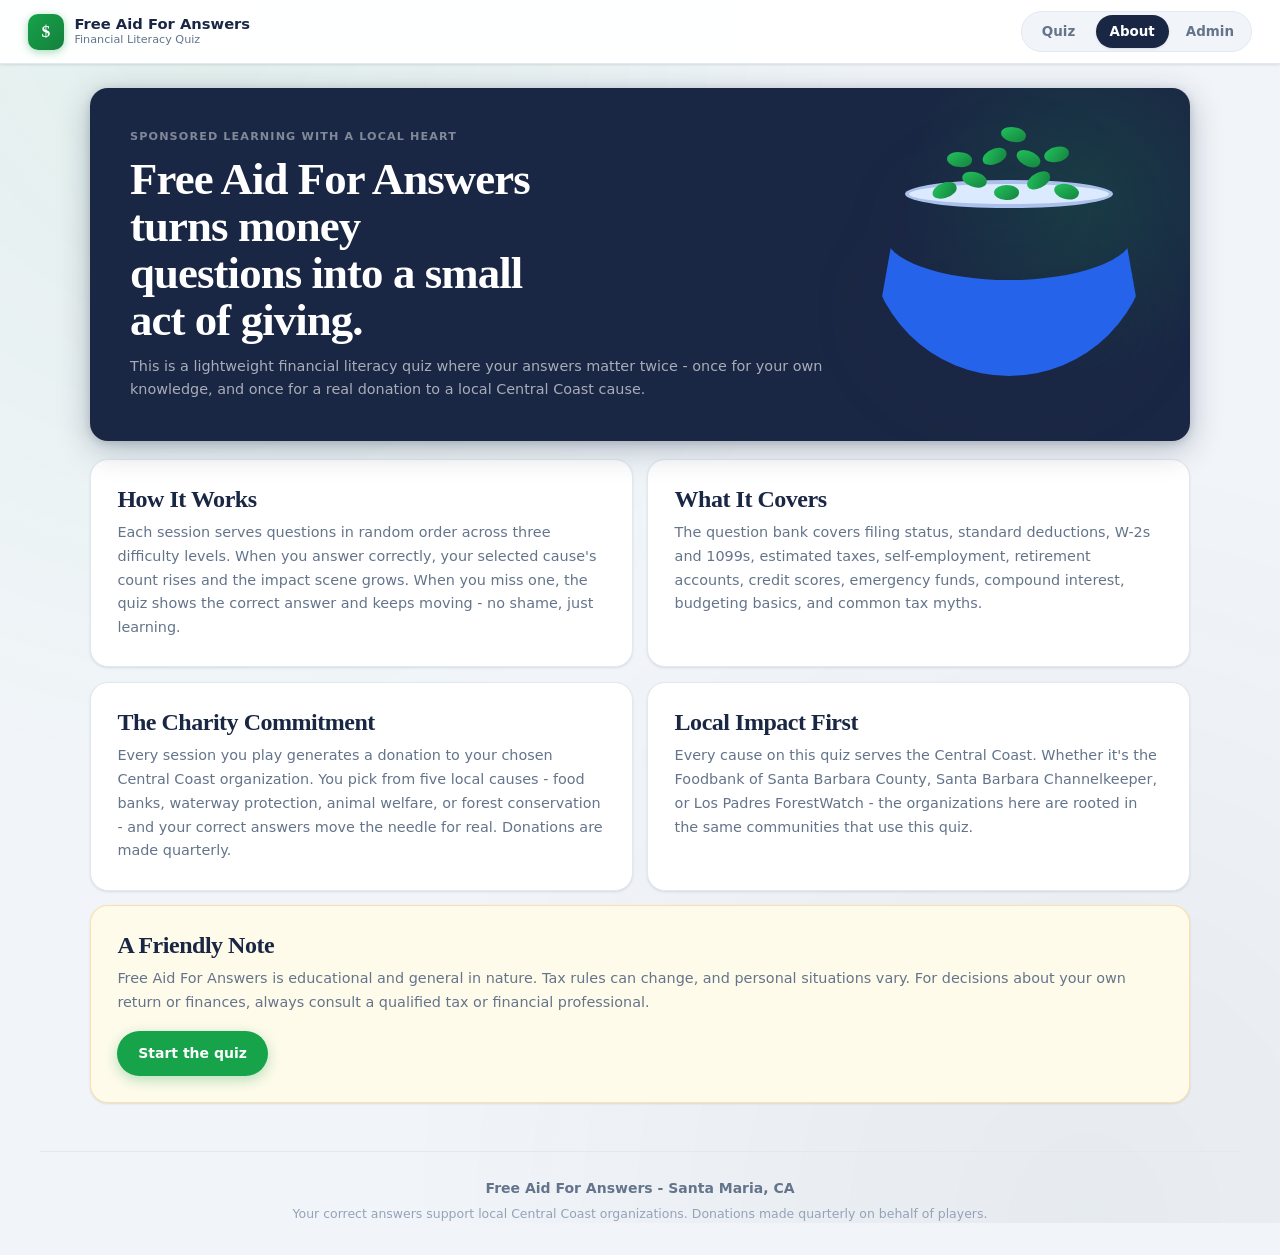
==== about.html @ d075a1eb "Update quiz UI, styles, and add admin panel Co-Authored-By: Claude Sonnet 4.6 <noreply@anthropic.com" ====
<!doctype html>
<html lang="en">
  <head>
    <meta charset="utf-8">
    <meta name="viewport" content="width=device-width, initial-scale=1">
    <title>About - Free Aid For Answers</title>
    <meta name="description" content="Learn about Free Aid For Answers, a free financial literacy quiz supporting local Central Coast charities. Santa Maria, CA.">
    <link rel="icon" href="data:,">
    <link rel="stylesheet" href="style.css">
  </head>
  <body data-page="about">
    <header class="site-header">
      <a class="brand" href="index.html" aria-label="Free Aid For Answers home">
        <span class="brand-mark" aria-hidden="true">$</span>
        <span>
          <strong>Free Aid For Answers</strong>
          <small>Financial Literacy Quiz</small>
        </span>
      </a>
      <nav class="site-nav" aria-label="Main navigation">
        <a href="index.html">Quiz</a>
        <a aria-current="page" href="about.html">About</a>
        <a href="admin.html">Admin</a>
      </nav>
    </header>

    <main class="about-shell">
      <section class="about-hero">
        <div>
          <p class="eyebrow">Sponsored learning with a local heart</p>
          <h1>Free Aid For Answers turns money questions into a small act of giving.</h1>
          <p class="lead">This is a lightweight financial literacy quiz where your answers matter twice - once for your own knowledge, and once for a real donation to a local Central Coast cause.</p>
        </div>
        <div class="mini-bowl" aria-hidden="true">
          <span></span><span></span><span></span><span></span><span></span>
          <span></span><span></span><span></span><span></span><span></span>
        </div>
      </section>

      <section class="about-grid">
        <article>
          <h2>How It Works</h2>
          <p>Each session serves questions in random order across three difficulty levels. When you answer correctly, your selected cause's count rises and the impact scene grows. When you miss one, the quiz shows the correct answer and keeps moving - no shame, just learning.</p>
        </article>
        <article>
          <h2>What It Covers</h2>
          <p>The question bank covers filing status, standard deductions, W-2s and 1099s, estimated taxes, self-employment, retirement accounts, credit scores, emergency funds, compound interest, budgeting basics, and common tax myths.</p>
        </article>
        <article>
          <h2>The Charity Commitment</h2>
          <p>Every session you play generates a donation to your chosen Central Coast organization. You pick from five local causes - food banks, waterway protection, animal welfare, or forest conservation - and your correct answers move the needle for real. Donations are made quarterly.</p>
        </article>
        <article>
          <h2>Local Impact First</h2>
          <p>Every cause on this quiz serves the Central Coast. Whether it's the Foodbank of Santa Barbara County, Santa Barbara Channelkeeper, or Los Padres ForestWatch - the organizations here are rooted in the same communities that use this quiz.</p>
        </article>
      </section>

      <section class="note-band">
        <h2>A Friendly Note</h2>
        <p>Free Aid For Answers is educational and general in nature. Tax rules can change, and personal situations vary. For decisions about your own return or finances, always consult a qualified tax or financial professional.</p>
        <a class="button-link" href="index.html">Start the quiz</a>
      </section>
    </main>

    <footer class="site-footer">
      <p><strong>Free Aid For Answers - Santa Maria, CA</strong></p>
      <p class="fine-print">Your correct answers support local Central Coast organizations. Donations made quarterly on behalf of players.</p>
    </footer>
  </body>
</html>
---- style.css ----
/* ================================================================
   FREE AID FOR ANSWERS
   Navy authority × Green money × Gold achievement
   Fonts: local system UI + Georgia-style display
   ================================================================ */

/* --- Tokens ----------------------------------------------- */
:root {
  --navy:         #1a2744;
  --navy-mid:     #243564;
  --navy-light:   #3d5188;
  --green:        #16a34a;
  --green-dark:   #15803d;
  --green-light:  #dcfce7;
  --green-xlight: #f0fdf4;
  --gold:         #f59e0b;
  --gold-dark:    #d97706;
  --gold-light:   #fef3c7;
  --gold-xlight:  #fffbeb;
  --red:          #ef4444;
  --red-dark:     #dc2626;
  --red-light:    #fee2e2;
  --bg:           #f1f5f9;
  --surface:      #ffffff;
  --border:       #e2e8f0;
  --border-dark:  #cbd5e1;
  --text:         #0f172a;
  --muted:        #64748b;
  --muted-light:  #94a3b8;
  --shadow-sm:    0 1px 3px rgba(15,23,42,.07), 0 1px 2px rgba(15,23,42,.04);
  --shadow-md:    0 4px 16px rgba(15,23,42,.08), 0 2px 6px rgba(15,23,42,.04);
  --shadow-lg:    0 12px 40px rgba(15,23,42,.10), 0 4px 16px rgba(15,23,42,.06);
  --shadow-navy:  0 8px 32px rgba(26,39,68,.28), 0 2px 8px rgba(26,39,68,.16);
  --radius-sm:    8px;
  --radius:       12px;
  --radius-lg:    18px;
  --radius-pill:  999px;
}

/* --- Reset ------------------------------------------------- */
*, *::before, *::after { box-sizing: border-box; }

html { min-height: 100%; background: var(--bg); }

body {
  min-height: 100%;
  margin: 0;
  overflow-x: hidden;
  color: var(--text);
  font-family: system-ui, -apple-system, 'Segoe UI', sans-serif;
  font-size: 1rem;
  line-height: 1.6;
  background:
    radial-gradient(ellipse at 15% 0%, rgba(22,163,74,.07) 0%, transparent 45%),
    radial-gradient(ellipse at 85% 100%, rgba(26,39,68,.05) 0%, transparent 45%),
    var(--bg);
}

a { color: var(--green-dark); }
a:hover { color: var(--green); }

h1, h2, h3 {
  margin: 0;
  line-height: 1.1;
  letter-spacing: -0.02em;
  overflow-wrap: anywhere;
}

p { overflow-wrap: anywhere; }

/* --- Header ----------------------------------------------- */
.site-header {
  position: sticky;
  top: 0;
  z-index: 100;
  display: flex;
  align-items: center;
  justify-content: space-between;
  gap: 1rem;
  padding: 0 clamp(1rem, 3vw, 1.75rem);
  height: 64px;
  background: rgba(255,255,255,.95);
  backdrop-filter: blur(12px);
  -webkit-backdrop-filter: blur(12px);
  border-bottom: 1px solid var(--border);
  box-shadow: var(--shadow-sm);
}

.brand {
  display: inline-flex;
  align-items: center;
  gap: 0.65rem;
  text-decoration: none;
  color: var(--text);
  flex-shrink: 0;
}

.brand-mark {
  display: grid;
  place-items: center;
  width: 36px;
  height: 36px;
  border-radius: 10px;
  background: linear-gradient(135deg, var(--green) 0%, var(--green-dark) 100%);
  box-shadow: 0 2px 8px rgba(22,163,74,.4);
  font-family: Georgia, 'Times New Roman', serif;
  font-size: 1.1rem;
  font-weight: 900;
  color: #fff;
  flex-shrink: 0;
  user-select: none;
}

.brand strong {
  display: block;
  font-size: 0.92rem;
  font-weight: 800;
  line-height: 1.1;
  color: var(--navy);
}

.brand small {
  display: block;
  font-size: 0.7rem;
  font-weight: 500;
  color: var(--muted);
  line-height: 1.2;
  margin-top: 1px;
}

.site-nav {
  display: flex;
  gap: 3px;
  padding: 3px;
  background: var(--bg);
  border: 1px solid var(--border);
  border-radius: var(--radius-pill);
}

.site-nav a {
  display: block;
  min-width: 68px;
  padding: 6px 14px;
  text-align: center;
  text-decoration: none;
  font-size: 0.84rem;
  font-weight: 700;
  color: var(--muted);
  border-radius: var(--radius-pill);
  transition: background 140ms, color 140ms;
}

.site-nav a:hover { color: var(--text); background: var(--surface); }

.site-nav a[aria-current="page"] {
  color: #fff;
  background: var(--navy);
  box-shadow: var(--shadow-sm);
}

/* --- Main layout ------------------------------------------ */
.quiz-shell {
  display: grid;
  grid-template-columns: minmax(15rem, 0.85fr) minmax(18rem, 1fr);
  gap: 1rem;
  width: min(1200px, calc(100% - 2rem));
  margin: 1.25rem auto 2.5rem;
}

/* --- Intro / Stats Panel ---------------------------------- */
.intro-panel {
  display: flex;
  flex-direction: column;
  gap: 1.1rem;
  padding: clamp(1.25rem, 3vw, 1.75rem);
  background: var(--navy);
  border-radius: var(--radius-lg);
  box-shadow: var(--shadow-navy);
  color: #fff;
  min-height: 20rem;
  position: relative;
  overflow: hidden;
}

.intro-panel::before {
  content: '';
  position: absolute;
  top: -3rem; right: -3rem;
  width: 14rem; height: 14rem;
  border-radius: 50%;
  background: radial-gradient(circle, rgba(22,163,74,.22) 0%, transparent 70%);
  pointer-events: none;
}

.intro-panel::after {
  content: '';
  position: absolute;
  bottom: -2rem; left: -2rem;
  width: 10rem; height: 10rem;
  border-radius: 50%;
  background: radial-gradient(circle, rgba(245,158,11,.1) 0%, transparent 70%);
  pointer-events: none;
}

.eyebrow {
  margin: 0;
  font-size: 0.7rem;
  font-weight: 700;
  letter-spacing: 0.1em;
  text-transform: uppercase;
  color: rgba(255,255,255,.45);
}

h1 {
  font-family: Georgia, 'Times New Roman', serif;
  font-size: clamp(1.5rem, 3.2vw, 2.3rem);
  line-height: 1.08;
  color: #fff;
  max-width: 14ch;
  position: relative;
}

.lead {
  font-size: 0.88rem;
  line-height: 1.6;
  color: rgba(255,255,255,.6);
  margin: 0;
  position: relative;
}

/* Stats grid */
.session-stats {
  display: grid;
  grid-template-columns: repeat(2, 1fr);
  gap: 0.65rem;
  margin-top: auto;
}

.stat {
  padding: 0.85rem 1rem;
  background: rgba(255,255,255,.07);
  border: 1px solid rgba(255,255,255,.1);
  border-radius: var(--radius);
  backdrop-filter: blur(4px);
}

.stat span, .stat small { display: block; }

.stat-number {
  font-family: Georgia, 'Times New Roman', serif;
  font-size: clamp(1.8rem, 3.5vw, 2.6rem);
  font-weight: 900;
  line-height: 1;
  color: #fff;
  letter-spacing: -0.03em;
}

.stat-number--sm {
  font-size: clamp(1.3rem, 2.5vw, 1.9rem);
  letter-spacing: -0.02em;
}

.stat-number.pulse {
  animation: statPulse 320ms cubic-bezier(.2,.9,.3,1.4);
}

@keyframes statPulse {
  0%   { transform: scale(1); }
  45%  { transform: scale(1.22); color: #4ade80; }
  100% { transform: scale(1); }
}

.stat small {
  margin-top: 3px;
  font-size: 0.68rem;
  font-weight: 700;
  letter-spacing: 0.07em;
  text-transform: uppercase;
  color: rgba(255,255,255,.4);
}

/* Streak badge */
.streak-badge {
  display: inline-flex;
  align-items: center;
  gap: 0.35rem;
  align-self: flex-start;
  padding: 0.45rem 0.85rem;
  background: linear-gradient(135deg, var(--gold-dark), var(--gold));
  border-radius: var(--radius-pill);
  box-shadow: 0 3px 14px rgba(245,158,11,.45), 0 0 0 1px rgba(245,158,11,.3);
  font-size: 0.82rem;
  font-weight: 800;
  color: var(--navy);
  animation: streakAppear 280ms cubic-bezier(.2,.9,.3,1.4);
  position: relative;
}

.streak-badge.hidden { display: none; }

@keyframes streakAppear {
  from { transform: scale(0.65) translateY(6px); opacity: 0; }
  to   { transform: scale(1) translateY(0); opacity: 1; }
}

.streak-flame { font-size: 1.1em; }
.streak-label { font-size: 0.7em; font-weight: 700; opacity: 0.7; }

/* --- Bowl Stage ------------------------------------------- */
.bowl-stage {
  position: relative;
  grid-row: span 2;
  display: flex;
  flex-direction: column;
  align-items: center;
  justify-content: center;
  min-height: 42rem;
  padding: clamp(1.25rem, 3vw, 2rem);
  background: var(--surface);
  border: 1px solid var(--border);
  border-radius: var(--radius-lg);
  box-shadow: var(--shadow-md);
  overflow: hidden;
}

.bowl-stage::before {
  content: '';
  position: absolute;
  top: 0; left: 0; right: 0;
  height: 40%;
  background: linear-gradient(180deg, rgba(26,39,68,.04) 0%, transparent 100%);
  pointer-events: none;
}

.counter-ribbon {
  position: absolute;
  top: 1rem;
  left: 50%;
  transform: translateX(-50%);
  width: min(85%, 22rem);
  padding: 0.55rem 1.25rem;
  background: var(--navy);
  color: #fff;
  font-size: 0.82rem;
  font-weight: 700;
  text-align: center;
  border-radius: var(--radius-pill);
  box-shadow: var(--shadow-md);
  white-space: nowrap;
  letter-spacing: 0.01em;
}

/* Bowl visual */
.bowl-wrap {
  position: relative;
  width: min(90vw, 32rem);
  height: 22rem;
  margin-top: 3rem;
}

.bean-shelf {
  position: absolute;
  z-index: 3;
  left: 10%;
  right: 10%;
  bottom: 9.6rem;
  height: 9.4rem;
  overflow: hidden;
  border-radius: 50% 50% 34% 34%;
}

.bean {
  position: absolute;
  width: clamp(1.1rem, 3.5vw, 1.65rem);
  height: clamp(0.68rem, 2.2vw, 1rem);
  background:
    radial-gradient(circle at 28% 30%, rgba(255,255,255,.28), transparent 0.25rem),
    linear-gradient(135deg, #22c55e 0%, var(--green) 50%, var(--green-dark) 100%);
  border-radius: 58% 42% 54% 46%;
  box-shadow: inset -0.18rem -0.1rem 0 rgba(0,0,0,.18), 0 0.14rem 0.28rem rgba(0,0,0,.14);
  transform: rotate(var(--r));
  animation: beanDrop 520ms cubic-bezier(.2,.9,.28,1.18);
}

.bean::after {
  content: '';
  position: absolute;
  top: 16%; left: 48%;
  width: 30%; height: 58%;
  border-left: 1.5px solid rgba(255,255,255,.32);
  border-radius: 50%;
  transform: rotate(18deg);
}

.bowl {
  position: absolute;
  z-index: 2;
  left: 0; right: 0; bottom: 0;
  height: 12rem;
  background:
    linear-gradient(180deg, rgba(255,255,255,.15), transparent 32%),
    linear-gradient(160deg, #3b82f6 0%, #2563eb 55%, #1d4ed8 100%);
  border: 0.42rem solid rgba(30,64,175,.28);
  border-top: 0.9rem solid rgba(255,255,255,.72);
  border-radius: 0 0 16rem 16rem / 0 0 8.5rem 8.5rem;
  box-shadow:
    inset 0 -2rem 2.5rem rgba(30,64,175,.28),
    0 2.2rem 2.8rem rgba(26,39,68,.18);
}

.bowl::before {
  content: '';
  position: absolute;
  z-index: 4;
  left: 6%; right: 6%;
  top: -1.5rem;
  height: 2.2rem;
  background: linear-gradient(135deg, #dbeafe, #eff6ff);
  border: 0.36rem solid rgba(30,64,175,.22);
  border-radius: 50%;
  box-shadow: inset 0 0.4rem 0.8rem rgba(37,99,235,.12);
}

.bowl-gloss {
  position: absolute;
  z-index: 2;
  left: 22%;
  top: 42%;
  width: 10rem;
  height: 1rem;
  background: rgba(255,255,255,.28);
  border-radius: var(--radius-pill);
  transform: rotate(-8deg);
}

.bowl-stage h2 {
  margin-top: 1rem;
  font-family: Georgia, 'Times New Roman', serif;
  font-size: clamp(1.25rem, 2.4vw, 1.75rem);
  text-align: center;
  color: var(--navy);
}

.bowl-stage p {
  max-width: 28rem;
  margin: 0.5rem 0 0;
  color: var(--muted);
  font-size: 0.85rem;
  line-height: 1.55;
  text-align: center;
}

/* --- Realistic Impact Scenes ------------------------------ */
.impact-stage {
  isolation: isolate;
}

.impact-stage::after {
  content: '';
  position: absolute;
  inset: auto 14% 4.8rem;
  height: 2rem;
  background: radial-gradient(ellipse, rgba(15, 23, 42, 0.14), transparent 70%);
  filter: blur(8px);
  z-index: 0;
  pointer-events: none;
}

.impact-stage--rice {
  background:
    radial-gradient(ellipse at 50% 38%, rgba(245, 158, 11, 0.08), transparent 42%),
    var(--surface);
}

.impact-stage--beans {
  background:
    radial-gradient(ellipse at 50% 38%, rgba(120, 53, 15, 0.08), transparent 44%),
    var(--surface);
}

.impact-stage--kibble {
  background:
    radial-gradient(ellipse at 50% 36%, rgba(217, 119, 6, 0.1), transparent 43%),
    var(--surface);
}

.impact-stage--trees {
  background:
    linear-gradient(180deg, #f0fdf4 0%, #ffffff 62%);
}

.impact-stage--ocean {
  background:
    linear-gradient(180deg, #eff6ff 0%, #ffffff 58%);
}

.impact-scene {
  position: relative;
  width: min(90vw, 32rem);
  height: 22rem;
  margin-top: 3rem;
  z-index: 1;
}

.impact-bowl-wrap {
  position: relative;
  width: 100%;
  height: 100%;
  margin-top: 0;
}

.impact-layer,
.impact-fill {
  position: absolute;
  z-index: 3;
  left: 10%;
  right: 10%;
  bottom: 9.25rem;
  height: 9.65rem;
  overflow: hidden;
  border-radius: 50% 50% 34% 34%;
}

.impact-fill {
  z-index: 2;
  opacity: 0.9;
  pointer-events: none;
}

.impact-fill::before {
  content: '';
  position: absolute;
  left: 4%;
  right: 4%;
  bottom: 0.3rem;
  height: var(--fill, 0%);
  max-height: 72%;
  border-radius: 50% 50% 18% 18%;
  background:
    radial-gradient(circle at 20% 20%, rgba(255, 255, 255, 0.42), transparent 0.4rem),
    linear-gradient(180deg, rgba(120, 53, 15, 0.22), rgba(120, 53, 15, 0.38));
  transition: height 420ms ease;
}

.impact-stage--rice .impact-fill::before {
  background:
    radial-gradient(circle at 10% 20%, rgba(255,255,255,.95) 0 0.08rem, transparent 0.09rem),
    radial-gradient(circle at 32% 52%, rgba(255,255,255,.85) 0 0.08rem, transparent 0.09rem),
    radial-gradient(circle at 58% 30%, rgba(252,231,193,.9) 0 0.08rem, transparent 0.09rem),
    linear-gradient(180deg, #fff8e7, #ead7ab);
  background-size: 1rem 0.6rem, 1.1rem 0.65rem, 1.2rem 0.62rem, auto;
}

.impact-stage--kibble .impact-fill::before {
  background:
    radial-gradient(circle at 18% 24%, rgba(255,255,255,.2), transparent .35rem),
    linear-gradient(180deg, #b86a2b, #7c3d16);
}

.realistic-bowl {
  position: absolute;
  z-index: 2;
  left: 0;
  right: 0;
  bottom: 0;
  height: 12rem;
  border-radius: 0 0 16rem 16rem / 0 0 8.5rem 8.5rem;
  box-shadow:
    inset 0 -2rem 2.6rem rgba(15, 23, 42, 0.2),
    0 2.1rem 2.8rem rgba(15, 23, 42, 0.18);
}

.realistic-bowl::before {
  content: '';
  position: absolute;
  z-index: 4;
  left: 6%;
  right: 6%;
  top: -1.5rem;
  height: 2.2rem;
  border-radius: 50%;
  box-shadow: inset 0 0.5rem 0.8rem rgba(15, 23, 42, 0.12);
}

.realistic-bowl--ceramic {
  background:
    linear-gradient(180deg, rgba(255,255,255,.2), transparent 32%),
    linear-gradient(155deg, #f8fafc 0%, #cbd5e1 45%, #64748b 100%);
  border: 0.42rem solid rgba(100, 116, 139, 0.32);
  border-top: 0.9rem solid rgba(255, 255, 255, 0.8);
}

.realistic-bowl--ceramic::before {
  background: linear-gradient(135deg, #ffffff, #e2e8f0);
  border: 0.36rem solid rgba(100, 116, 139, 0.28);
}

.impact-stage--beans .realistic-bowl--ceramic {
  background:
    linear-gradient(180deg, rgba(255,255,255,.18), transparent 32%),
    linear-gradient(155deg, #e7f0ff 0%, #93c5fd 48%, #2563eb 100%);
}

.realistic-bowl--dog {
  height: 11rem;
  background:
    linear-gradient(180deg, rgba(255,255,255,.16), transparent 34%),
    linear-gradient(155deg, #ef4444 0%, #b91c1c 58%, #7f1d1d 100%);
  border: 0.45rem solid rgba(127, 29, 29, 0.34);
  border-top: 0.9rem solid rgba(254, 226, 226, 0.86);
  border-radius: 0 0 13rem 13rem / 0 0 5.8rem 5.8rem;
}

.realistic-bowl--dog::before {
  background: linear-gradient(135deg, #fee2e2, #fecaca);
  border: 0.36rem solid rgba(127, 29, 29, 0.26);
}

.impact-piece {
  position: absolute;
  display: block;
  transform: rotate(var(--r)) scale(var(--s));
  animation: impactDrop 560ms cubic-bezier(.2,.9,.28,1.16) both;
  animation-delay: var(--d, 0ms);
}

.impact-piece.settled {
  animation: none;
}

.bean-piece {
  width: clamp(1.08rem, 3.2vw, 1.62rem);
  height: clamp(0.68rem, 2vw, 0.98rem);
  background:
    radial-gradient(circle at 28% 28%, rgba(255,255,255,.26), transparent .24rem),
    linear-gradient(135deg, #a16207 0%, #7c2d12 54%, #431407 100%);
  border-radius: 58% 42% 54% 46%;
  box-shadow: inset -0.18rem -0.1rem 0 rgba(0,0,0,.22), 0 0.16rem 0.3rem rgba(67,20,7,.18);
}

.bean-piece::after {
  content: '';
  position: absolute;
  top: 16%;
  left: 47%;
  width: 31%;
  height: 60%;
  border-left: 1.5px solid rgba(255, 237, 213, 0.42);
  border-radius: 50%;
  transform: rotate(18deg);
}

.bean-piece--2 { background: radial-gradient(circle at 30% 28%, rgba(255,255,255,.22), transparent .24rem), linear-gradient(135deg, #92400e, #5f2a12 58%, #2c1208); }
.bean-piece--3 { background: radial-gradient(circle at 30% 28%, rgba(255,255,255,.24), transparent .24rem), linear-gradient(135deg, #b45309, #78350f 58%, #451a03); }

.rice-grain {
  width: 0.72rem;
  height: 0.22rem;
  background: linear-gradient(90deg, #fffdf5, #f5e8c6 70%, #d6bd82);
  border-radius: 999px;
  box-shadow: 0 0.08rem 0.12rem rgba(120, 53, 15, 0.12);
}

.kibble-piece {
  width: clamp(0.95rem, 2.8vw, 1.35rem);
  height: clamp(0.86rem, 2.5vw, 1.18rem);
  background:
    radial-gradient(circle at 30% 28%, rgba(255, 226, 166, 0.55), transparent 0.18rem),
    radial-gradient(circle at 62% 62%, rgba(67, 20, 7, 0.22), transparent 0.16rem),
    linear-gradient(145deg, #c47a35, #8a4618 65%, #57250d);
  border-radius: 42% 58% 49% 51%;
  box-shadow: inset -0.16rem -0.14rem 0 rgba(67,20,7,.22), 0 0.16rem 0.28rem rgba(67,20,7,.16);
}

.kibble-piece--2 { border-radius: 52% 44% 60% 40%; }
.kibble-piece--3 { border-radius: 36% 64% 43% 57%; }
.kibble-piece--4 { border-radius: 48% 52% 35% 65%; }

.ocean-scene,
.tree-scene {
  position: relative;
  width: 100%;
  height: 100%;
  overflow: hidden;
  border-radius: var(--radius-lg);
}

.ocean-sky {
  position: absolute;
  inset: 0 0 44%;
  background: linear-gradient(180deg, #dbeafe, #f8fafc);
}

.ocean-water {
  position: absolute;
  left: -8%;
  right: -8%;
  bottom: 0;
  height: 58%;
  background:
    radial-gradient(ellipse at 30% 25%, rgba(255,255,255,.42), transparent 22%),
    linear-gradient(180deg, #38bdf8, #0f766e);
  border-radius: 48% 52% 0 0 / 16% 16% 0 0;
}

.ocean-water::after {
  content: '';
  position: absolute;
  inset: 16% 6% auto;
  height: 1rem;
  background: repeating-linear-gradient(90deg, rgba(255,255,255,.42) 0 2rem, transparent 2rem 4rem);
  border-radius: 50%;
  opacity: 0.55;
}

.shoreline {
  position: absolute;
  left: 0;
  right: 0;
  bottom: 0;
  height: 18%;
  background: linear-gradient(180deg, #fde68a, #d6a75d);
}

.mesh-bag {
  position: absolute;
  z-index: 3;
  left: 21%;
  right: 21%;
  bottom: 12%;
  height: 54%;
  border: 0.18rem solid rgba(15, 23, 42, 0.38);
  border-top: 0;
  border-radius: 0 0 4.8rem 4.8rem / 0 0 5.8rem 5.8rem;
  background: rgba(255, 255, 255, 0.18);
  box-shadow: inset 0 -1rem 1.5rem rgba(14, 116, 144, 0.18), 0 1rem 1.8rem rgba(15, 23, 42, 0.12);
  overflow: hidden;
}

.mesh-bag-mouth {
  position: absolute;
  left: -3%;
  right: -3%;
  top: -0.3rem;
  height: 1.1rem;
  border: 0.2rem solid rgba(15, 23, 42, 0.4);
  border-radius: 50%;
  background: rgba(226, 232, 240, 0.64);
  z-index: 5;
}

.mesh-weave {
  position: absolute;
  inset: 0;
  background:
    repeating-linear-gradient(45deg, rgba(15,23,42,.2) 0 1px, transparent 1px 0.8rem),
    repeating-linear-gradient(-45deg, rgba(15,23,42,.16) 0 1px, transparent 1px 0.8rem);
  z-index: 4;
  pointer-events: none;
}

.mesh-bag .impact-layer {
  inset: 0.6rem 0.8rem 0.7rem;
  height: auto;
  border-radius: 0 0 4rem 4rem;
}

.plastic-piece {
  box-shadow: 0 0.12rem 0.24rem rgba(15,23,42,.14);
}

.plastic-piece--straw {
  width: 2rem;
  height: 0.22rem;
  background: linear-gradient(90deg, #ef4444 0 22%, #fff 22% 42%, #ef4444 42% 62%, #fff 62% 82%, #ef4444 82%);
  border-radius: 999px;
}

.plastic-piece--bag {
  width: 1.25rem;
  height: 1.45rem;
  background: rgba(226, 232, 240, 0.72);
  border: 1px solid rgba(100, 116, 139, 0.5);
  border-radius: 0.2rem 0.2rem 0.45rem 0.45rem;
}

.plastic-piece--bag::before {
  content: '';
  position: absolute;
  left: 28%;
  right: 28%;
  top: -0.18rem;
  height: 0.42rem;
  border: 1px solid rgba(100, 116, 139, 0.5);
  border-bottom: 0;
  border-radius: 999px 999px 0 0;
}

.plastic-piece--wrapper {
  width: 1.6rem;
  height: 0.78rem;
  background: linear-gradient(135deg, #facc15, #fb7185);
  border-radius: 0.16rem;
}

.plastic-piece--cap {
  width: 0.9rem;
  height: 0.9rem;
  background: radial-gradient(circle at 35% 35%, #bfdbfe, #2563eb);
  border-radius: 50%;
}

.plastic-piece--bottle {
  width: 0.72rem;
  height: 1.72rem;
  background: linear-gradient(90deg, rgba(191,219,254,.64), rgba(59,130,246,.48), rgba(191,219,254,.68));
  border: 1px solid rgba(37, 99, 235, 0.36);
  border-radius: 0.25rem 0.25rem 0.42rem 0.42rem;
}

.tree-sky {
  position: absolute;
  inset: 0 0 24%;
  background:
    radial-gradient(circle at 22% 22%, rgba(250,204,21,.35), transparent 12%),
    linear-gradient(180deg, #dcfce7, #f8fafc);
}

.soil-bed {
  position: absolute;
  left: -5%;
  right: -5%;
  bottom: 0;
  height: 28%;
  background:
    radial-gradient(circle at 20% 10%, rgba(120, 53, 15, 0.16), transparent 10%),
    linear-gradient(180deg, #7c4a20, #3f2210);
  border-radius: 50% 50% 0 0 / 24% 24% 0 0;
}

.soil-bed span {
  position: absolute;
  left: 40%;
  right: 40%;
  top: -0.35rem;
  height: 0.7rem;
  background: rgba(63, 34, 16, 0.25);
  border-radius: 50%;
}

.current-tree {
  --growth: 0.08;
  position: absolute;
  z-index: 3;
  left: 50%;
  bottom: 22%;
  width: 8rem;
  height: 14rem;
  transform: translateX(-50%);
  transform-origin: bottom center;
}

.tree-trunk {
  position: absolute;
  left: 50%;
  bottom: 0;
  width: calc(0.42rem + 0.5rem * var(--growth));
  height: calc(2.1rem + 7rem * var(--growth));
  background: linear-gradient(90deg, #78350f, #a16207, #5f2d0c);
  border-radius: 999px 999px 0.25rem 0.25rem;
  transform: translateX(-50%);
  transition: height 420ms ease, width 420ms ease;
}

.tree-leaf {
  position: absolute;
  left: 50%;
  bottom: calc(1.7rem + 7.2rem * var(--growth));
  width: calc(1.5rem + 4.6rem * var(--growth));
  height: calc(1rem + 3.5rem * var(--growth));
  background: radial-gradient(circle at 35% 32%, #86efac, #16a34a 62%, #166534);
  border-radius: 62% 38% 58% 42%;
  opacity: calc(0.34 + 0.66 * var(--growth));
  transform-origin: bottom center;
  transition: all 420ms ease;
}

.tree-leaf--left { transform: translateX(-82%) rotate(-24deg); }
.tree-leaf--right { transform: translateX(-18%) rotate(24deg) scaleX(-1); }
.tree-leaf--top { transform: translateX(-50%) translateY(-18%) rotate(5deg); }

.tree-grove {
  position: absolute;
  inset: 0;
  z-index: 2;
}

.completed-tree {
  position: absolute;
  bottom: 22%;
  width: 4.8rem;
  height: 9rem;
  transform: translateX(-50%) scale(0.78);
  opacity: 0.72;
}

.completed-tree::before {
  content: '';
  position: absolute;
  left: 50%;
  bottom: 0;
  width: 0.55rem;
  height: 5rem;
  background: linear-gradient(90deg, #78350f, #a16207);
  border-radius: 999px;
  transform: translateX(-50%);
}

.completed-tree::after {
  content: '';
  position: absolute;
  left: 50%;
  bottom: 3.6rem;
  width: 4.8rem;
  height: 4.2rem;
  background: radial-gradient(circle at 34% 30%, #bbf7d0, #16a34a 62%, #166534);
  border-radius: 50% 45% 52% 48%;
  transform: translateX(-50%);
}

.completed-tree--2 { transform: translateX(-50%) scale(0.64); opacity: 0.58; }
.completed-tree--3 { transform: translateX(-50%) scale(0.72); opacity: 0.64; }

.tree-count-marker {
  position: absolute;
  right: 10%;
  bottom: 34%;
  padding: 0.25rem 0.48rem;
  color: #166534;
  background: rgba(220, 252, 231, 0.9);
  border: 1px solid rgba(22, 101, 52, 0.18);
  border-radius: 999px;
  font-weight: 900;
  font-size: 0.8rem;
}

.tag-mark,
.charity-icon {
  position: relative;
  display: inline-block;
  flex-shrink: 0;
}

.tag-mark {
  width: 1rem;
  height: 1rem;
  margin-right: 0.35rem;
  vertical-align: -0.16rem;
}

.tag-mark--rice,
.charity-icon--rice {
  background:
    radial-gradient(ellipse at 38% 42%, #fffdf5 0 13%, transparent 14%),
    radial-gradient(ellipse at 56% 58%, #f5e8c6 0 13%, transparent 14%),
    #f8fafc;
  border: 1px solid #d6bd82;
  border-radius: 50%;
}

.tag-mark--beans,
.charity-icon--beans {
  background: linear-gradient(135deg, #a16207, #431407);
  border-radius: 58% 42% 54% 46%;
  box-shadow: inset -0.12rem -0.08rem 0 rgba(0,0,0,.2);
}

.tag-mark--kibble,
.charity-icon--kibble {
  background: radial-gradient(circle at 32% 30%, #f7c66b, transparent 20%), linear-gradient(135deg, #b86a2b, #57250d);
  border-radius: 44% 56% 48% 52%;
}

.tag-mark--ocean,
.charity-icon--ocean {
  background: linear-gradient(180deg, #bae6fd 0 45%, #0ea5e9 46% 100%);
  border-radius: 50%;
}

.tag-mark--trees,
.charity-icon--trees {
  background: radial-gradient(circle at 50% 36%, #86efac 0 34%, transparent 35%), linear-gradient(90deg, transparent 42%, #92400e 43% 57%, transparent 58%);
  border-radius: 50%;
}

.charity-icon {
  width: 2.25rem;
  height: 2.25rem;
  margin-bottom: 0.15rem;
  box-shadow: inset 0 -0.16rem 0 rgba(15,23,42,.12), 0 0.2rem 0.5rem rgba(15,23,42,.12);
}

@keyframes impactDrop {
  0% {
    opacity: 0;
    transform: translateY(-11rem) rotate(var(--r)) scale(calc(var(--s) * .82));
  }
  68% {
    opacity: 1;
    transform: translateY(0.42rem) rotate(var(--r)) scale(calc(var(--s) * 1.06));
  }
  100% {
    opacity: 1;
    transform: translateY(0) rotate(var(--r)) scale(var(--s));
  }
}

/* --- Quiz Card -------------------------------------------- */
.quiz-card {
  padding: clamp(1.1rem, 2.4vw, 1.5rem);
  background: var(--surface);
  border: 1px solid var(--border);
  border-radius: var(--radius-lg);
  box-shadow: var(--shadow-md);
}

/* Tier / difficulty selector */
.tier-panel {
  margin-bottom: 0.85rem;
  padding: 0.8rem;
  background: var(--bg);
  border: 1px solid var(--border);
  border-radius: var(--radius);
}

.tier-label {
  margin: 0 0 0.5rem;
  font-size: 0.68rem;
  font-weight: 700;
  letter-spacing: 0.09em;
  text-transform: uppercase;
  color: var(--muted);
}

.tier-controls {
  display: grid;
  grid-template-columns: repeat(3, 1fr);
  gap: 0.4rem;
}

.tier-controls button {
  min-height: 3.5rem;
  padding: 0.5rem 0.65rem;
  text-align: left;
  font-family: inherit;
  font-size: 0.875rem;
  color: var(--text);
  background: var(--surface);
  border: 1.5px solid var(--border);
  border-radius: var(--radius);
  cursor: pointer;
  transition: border-color 140ms, box-shadow 140ms, transform 130ms, background 140ms, color 140ms;
}

.tier-controls button:hover,
.tier-controls button:focus-visible {
  border-color: var(--green);
  box-shadow: 0 0 0 3px rgba(22,163,74,.12);
  outline: none;
  transform: translateY(-1px);
}

.tier-controls button[aria-pressed="true"] {
  background: var(--gold);
  border-color: var(--gold-dark);
  color: var(--navy);
  box-shadow: 0 3px 14px rgba(245,158,11,.32);
  transform: none;
}

.tier-controls span {
  display: block;
  font-weight: 700;
}

.tier-controls small {
  display: block;
  margin-top: 2px;
  font-size: 0.7rem;
  font-weight: 600;
  color: var(--muted);
}

.tier-controls button[aria-pressed="true"] small {
  color: rgba(26,39,68,.6);
}

/* XP / progress bar */
.xp-track {
  height: 4px;
  background: var(--border);
  border-radius: var(--radius-pill);
  margin-bottom: 1rem;
  overflow: hidden;
}

.xp-bar {
  height: 100%;
  background: linear-gradient(90deg, var(--green) 0%, #4ade80 100%);
  border-radius: var(--radius-pill);
  transition: width 450ms cubic-bezier(.4,0,.2,1);
  box-shadow: 0 0 8px rgba(22,163,74,.55);
}

/* Question meta */
.question-meta {
  display: flex;
  justify-content: space-between;
  align-items: center;
  gap: 0.5rem;
  margin-bottom: 0.9rem;
  font-size: 0.73rem;
  font-weight: 700;
  letter-spacing: 0.06em;
  text-transform: uppercase;
}

#question-category { color: var(--green-dark); }
#deck-status { color: var(--muted); }

/* Question text */
#question-text {
  font-family: Georgia, 'Times New Roman', serif;
  font-size: clamp(1.2rem, 2.5vw, 1.7rem);
  font-weight: 700;
  line-height: 1.22;
  color: var(--navy);
  min-height: 5.5rem;
}

/* Answer buttons */
.answers {
  display: grid;
  gap: 0.55rem;
  margin-top: 1.2rem;
}

.answer-button {
  display: grid;
  grid-template-columns: 2.2rem minmax(0, 1fr);
  gap: 0.75rem;
  align-items: center;
  width: 100%;
  min-height: 3.2rem;
  padding: 0.7rem 0.9rem;
  text-align: left;
  font-family: inherit;
  font-size: 0.9rem;
  font-weight: 500;
  color: var(--text);
  background: var(--surface);
  border: 1.5px solid var(--border);
  border-radius: var(--radius);
  cursor: pointer;
  transition: border-color 130ms, box-shadow 130ms, transform 130ms, background 130ms, color 130ms;
}

.answer-button:hover,
.answer-button:focus-visible {
  border-color: var(--green);
  box-shadow: 0 0 0 3px rgba(22,163,74,.12), var(--shadow-sm);
  transform: translateY(-1px);
  outline: none;
  background: var(--green-xlight);
}

.answer-button[disabled] {
  cursor: default;
  opacity: 0.8;
  transform: none;
}

.answer-button.correct {
  background: var(--green);
  border-color: var(--green-dark);
  color: #fff;
  box-shadow: 0 4px 16px rgba(22,163,74,.32);
  transform: none;
  animation: correctPop 280ms cubic-bezier(.2,.9,.3,1.2);
}

@keyframes correctPop {
  0%   { transform: scale(0.97); }
  55%  { transform: scale(1.02); }
  100% { transform: scale(1); }
}

.answer-button.wrong {
  background: var(--red);
  border-color: var(--red-dark);
  color: #fff;
  transform: none;
}

.choice-key {
  display: grid;
  place-items: center;
  width: 2rem;
  height: 2rem;
  border-radius: 50%;
  background: var(--navy);
  color: #fff;
  font-size: 0.78rem;
  font-weight: 800;
  flex-shrink: 0;
  transition: background 130ms;
}

.answer-button.correct .choice-key,
.answer-button.wrong .choice-key {
  background: rgba(255,255,255,.22);
}

/* Feedback */
.feedback {
  min-height: 2.5rem;
  margin-top: 0.9rem;
  font-size: 0.88rem;
  font-weight: 700;
  color: var(--green-dark);
  line-height: 1.45;
}

.feedback.bad { color: var(--red-dark); }

/* --- Milestone Toast -------------------------------------- */
.milestone-toast {
  position: fixed;
  top: 76px;
  right: 1.25rem;
  z-index: 200;
  min-width: 230px;
  max-width: 310px;
  padding: 0.85rem 1.1rem;
  background: var(--surface);
  border: 2px solid var(--gold);
  border-radius: var(--radius);
  box-shadow: var(--shadow-lg), 0 0 0 4px rgba(245,158,11,.1);
  font-size: 0.88rem;
  font-weight: 700;
  color: var(--navy);
  pointer-events: none;
  transform: translateX(calc(100% + 2rem));
  opacity: 0;
  transition: transform 360ms cubic-bezier(.2,.9,.3,1), opacity 360ms ease;
}

.milestone-toast.show {
  transform: translateX(0);
  opacity: 1;
}

/* --- Footer ----------------------------------------------- */
.site-footer {
  width: min(1200px, calc(100% - 2rem));
  margin: 0 auto 2rem;
  padding: 1.25rem 0 0;
  border-top: 1px solid var(--border);
  text-align: center;
  color: var(--muted);
  font-size: 0.875rem;
}

.site-footer p { margin: 0.3rem 0; }
.site-footer a { color: var(--green-dark); font-weight: 600; }
.site-footer a:hover { color: var(--green); }

.fine-print {
  font-size: 0.78rem;
  color: var(--muted-light);
  line-height: 1.55;
}

/* --- About page ------------------------------------------- */
.about-shell {
  width: min(1100px, calc(100% - 2rem));
  margin: 1.5rem auto 3rem;
}

.about-hero {
  display: grid;
  grid-template-columns: minmax(0, 1.25fr) minmax(14rem, 0.5fr);
  gap: 2rem;
  align-items: center;
  min-height: 22rem;
  padding: clamp(1.5rem, 3.5vw, 2.5rem);
  background: var(--navy);
  border-radius: var(--radius-lg);
  box-shadow: var(--shadow-navy);
  margin-bottom: 1.1rem;
  overflow: hidden;
  position: relative;
}

.about-hero::before {
  content: '';
  position: absolute;
  top: -4rem; right: -4rem;
  width: 22rem; height: 22rem;
  border-radius: 50%;
  background: radial-gradient(circle, rgba(22,163,74,.18) 0%, transparent 70%);
  pointer-events: none;
}

.about-hero .eyebrow { color: rgba(255,255,255,.45); }

.about-hero h1 {
  font-family: Georgia, 'Times New Roman', serif;
  font-size: clamp(1.6rem, 3.5vw, 2.8rem);
  line-height: 1.05;
  color: #fff;
  max-width: 18ch;
  margin: 0.65rem 0;
}

.about-hero .lead {
  color: rgba(255,255,255,.62);
  font-size: 0.9rem;
}

/* mini bowl decoration */
.mini-bowl {
  position: relative;
  height: 14rem;
  border-bottom: 6rem solid #2563eb;
  border-left: 1.1rem solid transparent;
  border-right: 1.1rem solid transparent;
  border-radius: 0 0 10rem 10rem;
  filter: drop-shadow(0 1.5rem 2rem rgba(26,39,68,.3));
}

.mini-bowl::before {
  content: '';
  position: absolute;
  left: 8%; right: 8%;
  bottom: 4.5rem;
  height: 1.8rem;
  background: #dbeafe;
  border: 0.28rem solid rgba(30,64,175,.25);
  border-radius: 50%;
}

.mini-bowl span {
  position: absolute;
  bottom: calc(4.7rem + var(--y, 0rem));
  left: var(--x, 20%);
  width: 1.55rem;
  height: 0.92rem;
  background: linear-gradient(135deg, #22c55e, var(--green-dark));
  border-radius: 58% 42% 54% 46%;
  transform: rotate(var(--r, 12deg));
}

.mini-bowl span:nth-child(1)  { --x: 19%; --y: 0.5rem;  --r: -16deg; }
.mini-bowl span:nth-child(2)  { --x: 31%; --y: 1.15rem; --r: 20deg;  }
.mini-bowl span:nth-child(3)  { --x: 44%; --y: 0.35rem; --r: 5deg;   }
.mini-bowl span:nth-child(4)  { --x: 57%; --y: 1.1rem;  --r: -25deg; }
.mini-bowl span:nth-child(5)  { --x: 68%; --y: 0.4rem;  --r: 18deg;  }
.mini-bowl span:nth-child(6)  { --x: 25%; --y: 2.4rem;  --r: 10deg;  }
.mini-bowl span:nth-child(7)  { --x: 39%; --y: 2.6rem;  --r: -18deg; }
.mini-bowl span:nth-child(8)  { --x: 53%; --y: 2.45rem; --r: 30deg;  }
.mini-bowl span:nth-child(9)  { --x: 64%; --y: 2.75rem; --r: -8deg;  }
.mini-bowl span:nth-child(10) { --x: 47%; --y: 4rem;    --r: 15deg;  }

.about-grid {
  display: grid;
  grid-template-columns: repeat(2, 1fr);
  gap: 0.9rem;
}

.about-grid article,
.note-band {
  background: var(--surface);
  border: 1px solid var(--border);
  border-radius: var(--radius-lg);
  box-shadow: var(--shadow-sm);
  padding: clamp(1.15rem, 2.4vw, 1.65rem);
}

.about-grid h2 {
  font-family: Georgia, 'Times New Roman', serif;
  font-size: clamp(1.15rem, 2.2vw, 1.5rem);
  color: var(--navy);
  margin-bottom: 0.55rem;
}

.about-grid p,
.note-band p {
  color: var(--muted);
  line-height: 1.65;
  font-size: 0.9rem;
  margin: 0;
}

.note-band {
  margin-top: 0.9rem;
  background: var(--gold-xlight);
  border-color: rgba(245,158,11,.28);
}

.note-band h2 {
  font-family: Georgia, 'Times New Roman', serif;
  font-size: clamp(1.15rem, 2.2vw, 1.5rem);
  color: var(--navy);
  margin-bottom: 0.55rem;
}

.button-link {
  display: inline-flex;
  align-items: center;
  margin-top: 1rem;
  padding: 0.7rem 1.3rem;
  background: var(--green);
  color: #fff;
  font-weight: 700;
  font-size: 0.875rem;
  text-decoration: none;
  border-radius: var(--radius-pill);
  box-shadow: 0 4px 14px rgba(22,163,74,.32);
  transition: background 140ms, transform 140ms, box-shadow 140ms;
}

.button-link:hover {
  background: var(--green-dark);
  color: #fff;
  transform: translateY(-1px);
  box-shadow: 0 6px 20px rgba(22,163,74,.38);
}

/* --- Admin dashboard -------------------------------------- */
.admin-shell {
  width: min(1200px, calc(100% - 2rem));
  margin: 1.25rem auto 3rem;
}

.admin-hero {
  display: grid;
  grid-template-columns: minmax(0, 1fr) minmax(16rem, 0.45fr);
  gap: 1rem;
  align-items: stretch;
  padding: clamp(1.35rem, 3vw, 2rem);
  background: var(--navy);
  color: #fff;
  border-radius: var(--radius-lg);
  box-shadow: var(--shadow-navy);
  margin-bottom: 1rem;
}

.admin-hero h1 {
  max-width: none;
  margin: 0.45rem 0;
}

.admin-scope-note {
  display: flex;
  flex-direction: column;
  justify-content: center;
  gap: 0.35rem;
  padding: 1rem;
  background: rgba(255,255,255,.08);
  border: 1px solid rgba(255,255,255,.14);
  border-radius: var(--radius);
  color: rgba(255,255,255,.74);
  font-size: 0.84rem;
}

.admin-scope-note strong {
  color: #fff;
  font-size: 0.9rem;
}

.admin-panel,
.admin-card {
  min-width: 0;
  background: var(--surface);
  border: 1px solid var(--border);
  border-radius: var(--radius-lg);
  box-shadow: var(--shadow-sm);
}

.admin-panel {
  padding: clamp(1rem, 2vw, 1.35rem);
  margin-bottom: 1rem;
}

.admin-panel-heading {
  display: flex;
  justify-content: space-between;
  gap: 1rem;
  align-items: center;
  margin-bottom: 1rem;
}

.admin-panel-heading h2 {
  font-family: Georgia, 'Times New Roman', serif;
  font-size: clamp(1.1rem, 2vw, 1.45rem);
  color: var(--navy);
}

.admin-filters,
.donation-form {
  display: grid;
  grid-template-columns: repeat(4, minmax(0, 1fr));
  gap: 0.75rem;
}

.donation-form {
  grid-template-columns: repeat(2, minmax(0, 1fr));
}

.admin-filters label,
.donation-form label {
  display: grid;
  gap: 0.3rem;
  font-size: 0.75rem;
  font-weight: 800;
  letter-spacing: 0.05em;
  text-transform: uppercase;
  color: var(--muted);
}

.admin-filters input,
.admin-filters select,
.donation-form input,
.donation-form select,
.donation-form textarea {
  width: 100%;
  min-height: 2.75rem;
  padding: 0.65rem 0.7rem;
  color: var(--text);
  background: #fff;
  border: 1px solid var(--border-dark);
  border-radius: var(--radius-sm);
  font: inherit;
  font-size: 0.9rem;
  text-transform: none;
  letter-spacing: 0;
}

.donation-form textarea {
  resize: vertical;
  min-height: 5.6rem;
}

.donation-note {
  grid-column: 1 / -1;
}

.admin-summary {
  display: grid;
  grid-template-columns: repeat(4, minmax(0, 1fr));
  gap: 0.75rem;
  margin-bottom: 1rem;
}

.admin-card {
  padding: 1rem;
}

.admin-card span,
.admin-card small {
  display: block;
  color: var(--muted);
  font-size: 0.75rem;
  font-weight: 800;
  letter-spacing: 0.05em;
  text-transform: uppercase;
}

.admin-card strong {
  display: block;
  margin: 0.3rem 0;
  color: var(--navy);
  font-family: Georgia, 'Times New Roman', serif;
  font-size: clamp(1.55rem, 3vw, 2.25rem);
  line-height: 1;
}

.admin-card small {
  font-weight: 650;
  letter-spacing: 0;
  text-transform: none;
}

.admin-grid {
  display: grid;
  grid-template-columns: minmax(0, 1.35fr) minmax(20rem, 0.65fr);
  gap: 1rem;
}

.impact-table-wrap {
  width: 100%;
  max-width: 100%;
  min-width: 0;
  overflow-x: auto;
}

.impact-table {
  width: 100%;
  min-width: 720px;
  border-collapse: collapse;
  font-size: 0.86rem;
}

.impact-table th,
.impact-table td {
  padding: 0.7rem 0.6rem;
  border-bottom: 1px solid var(--border);
  text-align: left;
  vertical-align: middle;
  white-space: nowrap;
}

.impact-table th {
  color: var(--muted);
  font-size: 0.7rem;
  font-weight: 900;
  letter-spacing: 0.06em;
  text-transform: uppercase;
}

.impact-table td:first-child {
  color: var(--navy);
}

.impact-table .tag-mark {
  margin-right: 0.45rem;
}

.empty-table {
  color: var(--muted);
  text-align: center;
}

.secondary-button,
.text-button {
  font: inherit;
  font-weight: 800;
  border-radius: var(--radius-pill);
  cursor: pointer;
}

.secondary-button {
  min-height: 2.35rem;
  padding: 0 0.9rem;
  color: var(--navy);
  background: var(--bg);
  border: 1px solid var(--border-dark);
}

.secondary-button:hover,
.secondary-button:focus-visible {
  border-color: var(--green);
  outline: none;
}

.text-button {
  padding: 0.2rem 0.45rem;
  color: var(--red-dark);
  background: transparent;
  border: 0;
}

.text-button:hover,
.text-button:focus-visible {
  color: var(--red);
  outline: 2px solid rgba(239,68,68,.18);
  outline-offset: 2px;
}

/* --- Keyframes -------------------------------------------- */
@keyframes beanDrop {
  0% {
    opacity: 0;
    transform: translateY(-12rem) rotate(var(--r)) scale(0.8);
  }
  65% {
    opacity: 1;
    transform: translateY(0.4rem) rotate(var(--r)) scale(1.06);
  }
  100% {
    opacity: 1;
    transform: translateY(0) rotate(var(--r)) scale(1);
  }
}

/* --- Charity Picker Modal --------------------------------- */
.charity-modal {
  position: fixed;
  inset: 0;
  z-index: 900;
  display: flex;
  align-items: center;
  justify-content: center;
  background: rgba(15, 23, 42, 0.9);
  backdrop-filter: blur(10px);
  -webkit-backdrop-filter: blur(10px);
  padding: 1.5rem;
  animation: modalFadeIn 0.3s ease both;
}

.charity-modal.hidden { display: none; }

.charity-modal-card {
  background: var(--surface);
  border-radius: 1.375rem;
  padding: 2.75rem 2.25rem 2.25rem;
  max-width: 640px;
  width: 100%;
  box-shadow: 0 32px 80px rgba(0, 0, 0, 0.45);
  text-align: center;
  animation: cardSlideUp 0.45s cubic-bezier(.34, 1.56, .64, 1) both;
}

.charity-modal-card .eyebrow { margin-bottom: 0.25rem; }

.charity-modal-card h2 {
  font-family: Georgia, 'Times New Roman', serif;
  font-size: clamp(1.6rem, 4vw, 2.125rem);
  font-weight: 900;
  color: var(--navy);
  margin: 0 0 0.625rem;
  line-height: 1.15;
}

.charity-modal-sub {
  color: var(--muted);
  font-size: 0.9375rem;
  line-height: 1.55;
  max-width: 44ch;
  margin: 0 auto 2rem;
}

.charity-options {
  display: grid;
  grid-template-columns: repeat(auto-fit, minmax(96px, 1fr));
  gap: 0.75rem;
}

.charity-option {
  display: flex;
  flex-direction: column;
  align-items: center;
  gap: 0.35rem;
  padding: 1.1rem 0.5rem 0.9rem;
  background: var(--bg);
  border: 2px solid var(--border);
  border-radius: 1rem;
  cursor: pointer;
  transition: border-color 0.16s, background 0.16s, transform 0.16s, box-shadow 0.16s;
  font-family: inherit;
  text-align: center;
  color: inherit;
}

.charity-option:hover {
  border-color: var(--green);
  background: var(--green-xlight);
  transform: translateY(-4px);
  box-shadow: 0 8px 24px rgba(22, 163, 74, 0.18);
}

.charity-option:focus-visible {
  outline: 2px solid var(--green);
  outline-offset: 3px;
}

.charity-icon {
  font-size: 2.1rem;
  line-height: 1;
  display: block;
  margin-bottom: 0.15rem;
}

.charity-option strong {
  font-size: 0.8125rem;
  font-weight: 700;
  color: var(--navy);
  line-height: 1.25;
}

.charity-option small {
  font-size: 0.68rem;
  color: var(--muted);
  line-height: 1.3;
}

.charity-modal.dismissing {
  animation: modalFadeOut 0.28s ease forwards;
}

.cause-control,
.charity-tag {
  display: inline-flex;
  align-items: center;
}

.cause-control {
  gap: 0.35rem;
}

.charity-tag {
  gap: 0.3rem;
  background: rgba(255, 255, 255, 0.13);
  border: 1px solid rgba(255, 255, 255, 0.22);
  color: rgba(255, 255, 255, 0.9);
  font-size: 0.8rem;
  font-weight: 600;
  padding: 0.28rem 0.75rem;
  border-radius: 999px;
  margin-bottom: 0.5rem;
  letter-spacing: 0.01em;
}

.charity-tag.hidden { display: none; }

.cause-control.hidden { display: none; }

.impact-stage .cause-control {
  position: absolute;
  top: 4.2rem;
  z-index: 4;
}

.impact-stage .charity-tag {
  background: rgba(255, 255, 255, 0.92);
  border-color: var(--border);
  color: var(--navy);
  box-shadow: var(--shadow-sm);
}

.change-cause-button {
  display: inline-flex;
  align-items: center;
  min-height: 1.95rem;
  padding: 0 0.72rem;
  font: inherit;
  font-size: 0.76rem;
  font-weight: 800;
  color: var(--green-dark);
  background: rgba(240, 253, 244, 0.96);
  border: 1px solid rgba(22, 163, 74, 0.25);
  border-radius: var(--radius-pill);
  box-shadow: var(--shadow-sm);
  cursor: pointer;
  transition: background 140ms ease, border-color 140ms ease, transform 140ms ease;
}

.change-cause-button:hover,
.change-cause-button:focus-visible {
  background: var(--green-xlight);
  border-color: var(--green);
  outline: none;
  transform: translateY(-1px);
}

@keyframes modalFadeIn {
  from { opacity: 0; }
  to   { opacity: 1; }
}

@keyframes modalFadeOut {
  from { opacity: 1; }
  to   { opacity: 0; }
}

@keyframes cardSlideUp {
  from { opacity: 0; transform: translateY(28px) scale(0.95); }
  to   { opacity: 1; transform: translateY(0) scale(1); }
}

/* --- Responsive ------------------------------------------- */
@media (max-width: 900px) {
  .quiz-shell { grid-template-columns: 1fr; }
  .intro-panel { min-height: auto; }
  .bowl-stage { grid-row: auto; min-height: 34rem; order: -1; }
  h1 { max-width: 16ch; }
  .about-hero { grid-template-columns: 1fr; }
  .about-grid { grid-template-columns: 1fr; }
  .admin-hero,
  .admin-grid { grid-template-columns: 1fr; }
  .admin-summary { grid-template-columns: repeat(2, minmax(0, 1fr)); }
  .admin-filters { grid-template-columns: repeat(2, minmax(0, 1fr)); }
}

@media (max-width: 620px) {
  .site-header { gap: 0.5rem; padding: 0 0.75rem; }
  .brand { gap: 0.45rem; }
  .brand-mark { width: 32px; height: 32px; }
  .brand strong { font-size: 0.82rem; }
  .brand small { display: none; }
  .site-nav { gap: 2px; padding: 2px; }
  .site-nav a {
    min-width: auto;
    padding: 6px 7px;
    font-size: 0.8rem;
  }

  .quiz-shell,
  .about-shell,
  .site-footer {
    width: calc(100% - 1rem);
  }

  .session-stats { grid-template-columns: 1fr; }
  .bowl-wrap { height: 18rem; margin-top: 3.5rem; }
  .bowl-stage { min-height: 28rem; }
  .question-meta { flex-direction: column; align-items: flex-start; gap: 2px; }

  .tier-controls { grid-template-columns: 1fr; }
  .tier-controls button {
    min-height: 3rem;
    display: flex;
    align-items: center;
    justify-content: space-between;
    gap: 0.5rem;
  }
  .tier-controls small { text-align: right; }

  .admin-shell { width: calc(100% - 1rem); }
  .admin-summary,
  .admin-filters,
  .donation-form { grid-template-columns: 1fr; }
  .admin-panel-heading {
    align-items: flex-start;
    flex-direction: column;
  }
  .secondary-button { width: 100%; justify-content: center; }

  .answer-button {
    grid-template-columns: 1.85rem minmax(0, 1fr);
    min-height: 3.4rem;
    padding: 0.7rem 0.8rem;
  }

  .choice-key { width: 1.85rem; height: 1.85rem; font-size: 0.74rem; }
  .milestone-toast { right: 0.75rem; top: 70px; }
  .charity-modal-card { padding: 1.75rem 1rem 1.5rem; }
  .charity-options { grid-template-columns: repeat(3, 1fr); }
  .charity-icon { font-size: 1.7rem; }
}

/* --- Accessibility ---------------------------------------- */
@media (prefers-reduced-motion: reduce) {
  *, *::before, *::after {
    animation-duration: 0.01ms !important;
    animation-iteration-count: 1 !important;
    transition-duration: 0.01ms !important;
    scroll-behavior: auto !important;
  }
}
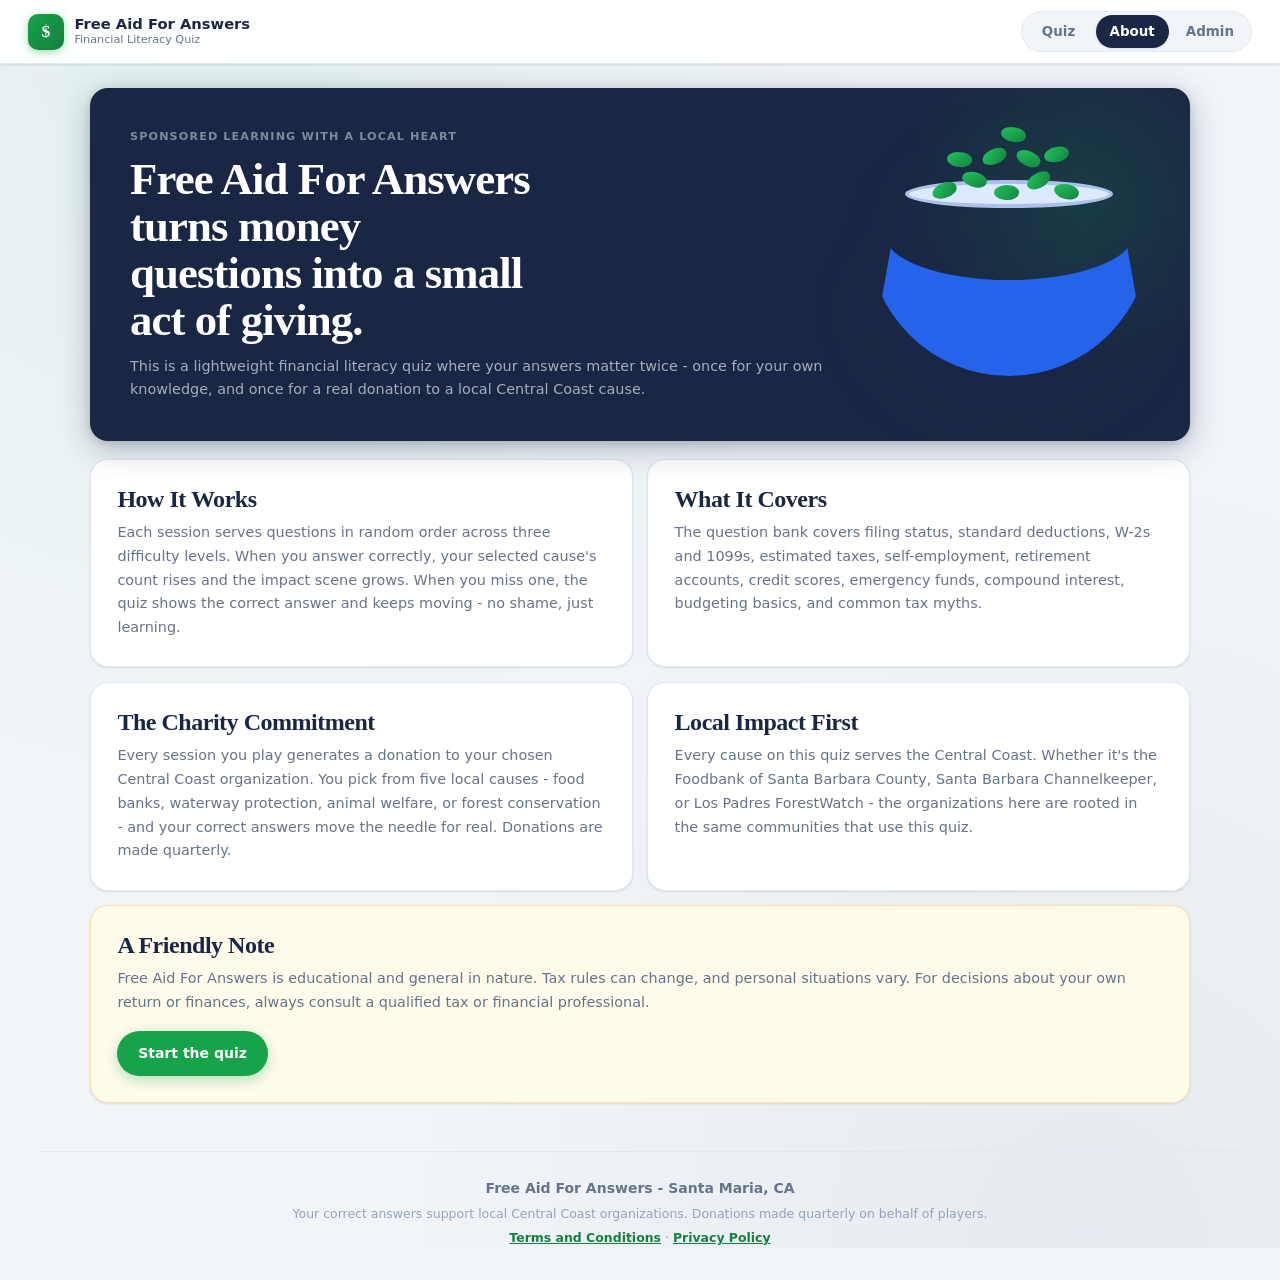
==== commit ee09d91e: "Add sitemap, robots.txt, terms and conditions, and privacy policy - sitemap.xml covers all public pa" ====
--- a/about.html
+++ b/about.html
@@ -66,6 +66,7 @@
     <footer class="site-footer">
       <p><strong>Free Aid For Answers - Santa Maria, CA</strong></p>
       <p class="fine-print">Your correct answers support local Central Coast organizations. Donations made quarterly on behalf of players.</p>
+      <p class="fine-print"><a href="terms.html">Terms and Conditions</a> &middot; <a href="privacy.html">Privacy Policy</a></p>
     </footer>
   </body>
 </html>
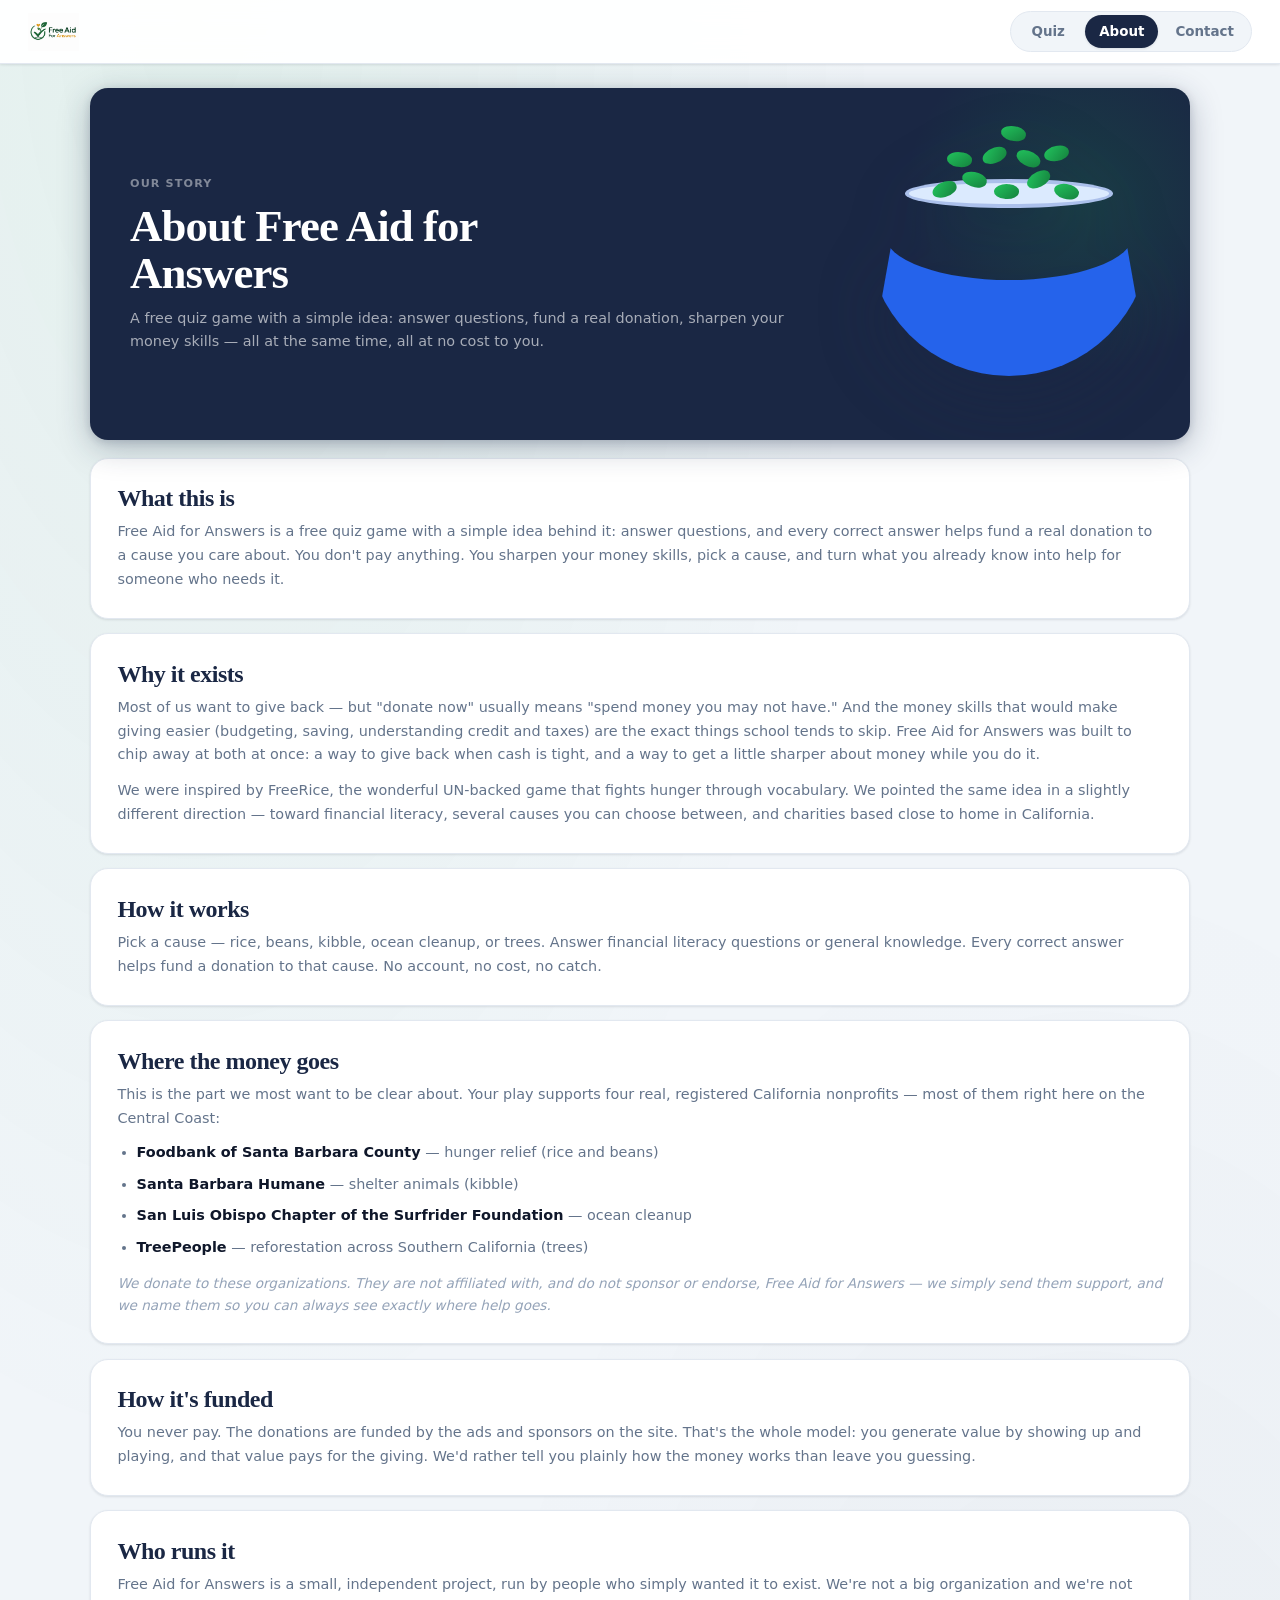
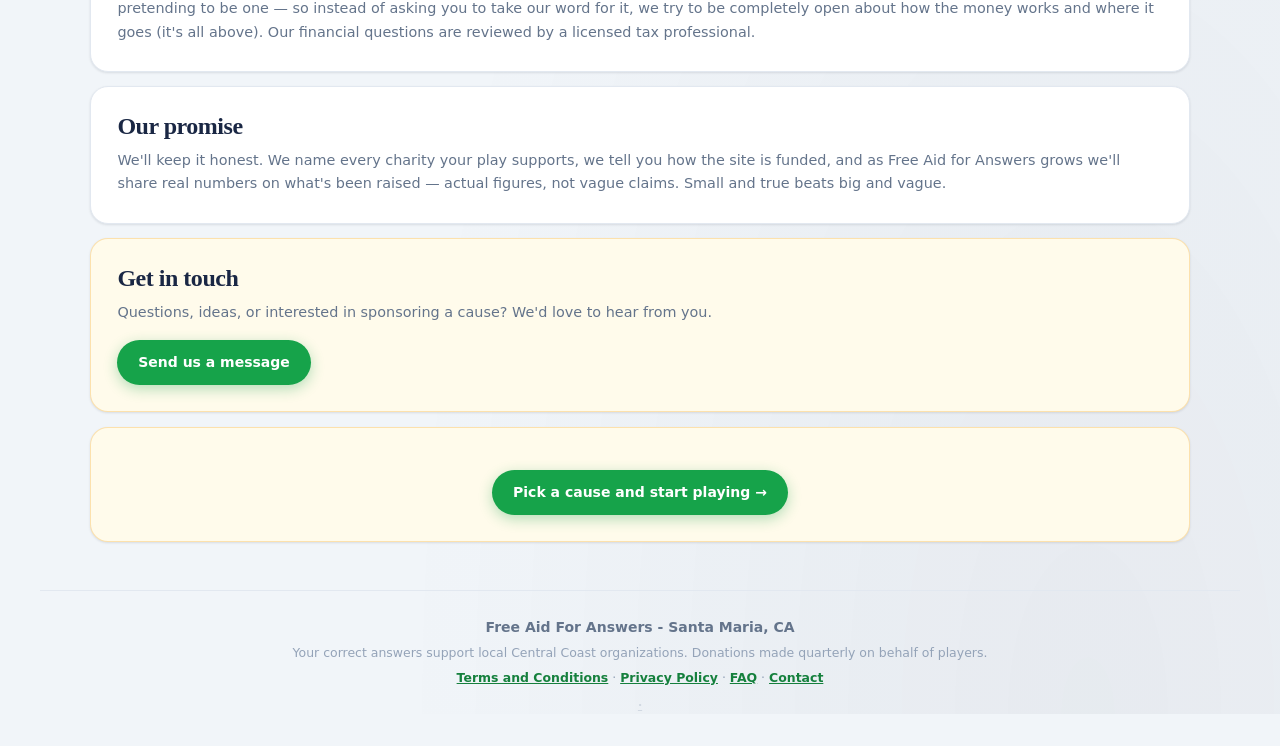
==== commit 3082f39a: "Add cause pages, homepage, quiz page, contact/FAQ/about rewrites, logo and favicon New pages: rice, " ====
--- a/about.html
+++ b/about.html
@@ -4,32 +4,38 @@
     <meta charset="utf-8">
     <meta name="viewport" content="width=device-width, initial-scale=1">
     <title>About - Free Aid For Answers</title>
-    <meta name="description" content="Learn about Free Aid For Answers, a free financial literacy quiz supporting local Central Coast charities. Santa Maria, CA.">
-    <link rel="icon" href="data:,">
+    <meta name="description" content="Free Aid for Answers is a free quiz game where every correct answer funds a real donation to a California nonprofit — paid by ads and sponsors, never by you.">
+    <link rel="icon" href="favicon.png" type="image/png">
     <link rel="stylesheet" href="style.css">
+    <!-- Google tag (gtag.js) -->
+    <script async src="https://www.googletagmanager.com/gtag/js?id=G-Z1M0KV6E89"></script>
+    <script>
+      window.dataLayer = window.dataLayer || [];
+      function gtag(){dataLayer.push(arguments);}
+      gtag('js', new Date());
+      gtag('config', 'G-Z1M0KV6E89');
+    </script>
   </head>
   <body data-page="about">
+
     <header class="site-header">
       <a class="brand" href="index.html" aria-label="Free Aid For Answers home">
-        <span class="brand-mark" aria-hidden="true">$</span>
-        <span>
-          <strong>Free Aid For Answers</strong>
-          <small>Financial Literacy Quiz</small>
-        </span>
+        <img src="logo.png" alt="Free Aid For Answers" style="height:38px;width:auto;display:block;">
       </a>
       <nav class="site-nav" aria-label="Main navigation">
-        <a href="index.html">Quiz</a>
+        <a href="quiz.html">Quiz</a>
         <a aria-current="page" href="about.html">About</a>
-        <a href="admin.html">Admin</a>
+        <a href="contact.html">Contact</a>
       </nav>
     </header>
 
     <main class="about-shell">
+
       <section class="about-hero">
         <div>
-          <p class="eyebrow">Sponsored learning with a local heart</p>
-          <h1>Free Aid For Answers turns money questions into a small act of giving.</h1>
-          <p class="lead">This is a lightweight financial literacy quiz where your answers matter twice - once for your own knowledge, and once for a real donation to a local Central Coast cause.</p>
+          <p class="eyebrow">Our story</p>
+          <h1>About Free Aid for Answers</h1>
+          <p class="lead">A free quiz game with a simple idea: answer questions, fund a real donation, sharpen your money skills — all at the same time, all at no cost to you.</p>
         </div>
         <div class="mini-bowl" aria-hidden="true">
           <span></span><span></span><span></span><span></span><span></span>
@@ -37,36 +43,71 @@
         </div>
       </section>
 
-      <section class="about-grid">
+      <section class="about-grid" style="grid-template-columns:1fr;">
+
         <article>
-          <h2>How It Works</h2>
-          <p>Each session serves questions in random order across three difficulty levels. When you answer correctly, your selected cause's count rises and the impact scene grows. When you miss one, the quiz shows the correct answer and keeps moving - no shame, just learning.</p>
+          <h2>What this is</h2>
+          <p>Free Aid for Answers is a free quiz game with a simple idea behind it: answer questions, and every correct answer helps fund a real donation to a cause you care about. You don't pay anything. You sharpen your money skills, pick a cause, and turn what you already know into help for someone who needs it.</p>
         </article>
+
         <article>
-          <h2>What It Covers</h2>
-          <p>The question bank covers filing status, standard deductions, W-2s and 1099s, estimated taxes, self-employment, retirement accounts, credit scores, emergency funds, compound interest, budgeting basics, and common tax myths.</p>
+          <h2>Why it exists</h2>
+          <p>Most of us want to give back — but "donate now" usually means "spend money you may not have." And the money skills that would make giving easier (budgeting, saving, understanding credit and taxes) are the exact things school tends to skip. Free Aid for Answers was built to chip away at both at once: a way to give back when cash is tight, and a way to get a little sharper about money while you do it.</p>
+          <p style="margin-top:.75rem;">We were inspired by FreeRice, the wonderful UN-backed game that fights hunger through vocabulary. We pointed the same idea in a slightly different direction — toward financial literacy, several causes you can choose between, and charities based close to home in California.</p>
         </article>
+
         <article>
-          <h2>The Charity Commitment</h2>
-          <p>Every session you play generates a donation to your chosen Central Coast organization. You pick from five local causes - food banks, waterway protection, animal welfare, or forest conservation - and your correct answers move the needle for real. Donations are made quarterly.</p>
+          <h2>How it works</h2>
+          <p>Pick a cause — rice, beans, kibble, ocean cleanup, or trees. Answer financial literacy questions or general knowledge. Every correct answer helps fund a donation to that cause. No account, no cost, no catch.</p>
         </article>
+
         <article>
-          <h2>Local Impact First</h2>
-          <p>Every cause on this quiz serves the Central Coast. Whether it's the Foodbank of Santa Barbara County, Santa Barbara Channelkeeper, or Los Padres ForestWatch - the organizations here are rooted in the same communities that use this quiz.</p>
+          <h2>Where the money goes</h2>
+          <p>This is the part we most want to be clear about. Your play supports four real, registered California nonprofits — most of them right here on the Central Coast:</p>
+          <ul class="page-list" style="margin-top:.65rem;">
+            <li><strong>Foodbank of Santa Barbara County</strong> — hunger relief (rice and beans)</li>
+            <li><strong>Santa Barbara Humane</strong> — shelter animals (kibble)</li>
+            <li><strong>San Luis Obispo Chapter of the Surfrider Foundation</strong> — ocean cleanup</li>
+            <li><strong>TreePeople</strong> — reforestation across Southern California (trees)</li>
+          </ul>
+          <p style="margin-top:.75rem;font-size:.85rem;color:var(--muted-light);font-style:italic;">We donate to these organizations. They are not affiliated with, and do not sponsor or endorse, Free Aid for Answers — we simply send them support, and we name them so you can always see exactly where help goes.</p>
         </article>
+
+        <article>
+          <h2>How it's funded</h2>
+          <p>You never pay. The donations are funded by the ads and sponsors on the site. That's the whole model: you generate value by showing up and playing, and that value pays for the giving. We'd rather tell you plainly how the money works than leave you guessing.</p>
+        </article>
+
+        <article>
+          <h2>Who runs it</h2>
+          <p>Free Aid for Answers is a small, independent project, run by people who simply wanted it to exist. We're not a big organization and we're not pretending to be one — so instead of asking you to take our word for it, we try to be completely open about how the money works and where it goes (it's all above). Our financial questions are reviewed by a licensed tax professional.</p>
+        </article>
+
+        <article>
+          <h2>Our promise</h2>
+          <p>We'll keep it honest. We name every charity your play supports, we tell you how the site is funded, and as Free Aid for Answers grows we'll share real numbers on what's been raised — actual figures, not vague claims. Small and true beats big and vague.</p>
+        </article>
+
       </section>
 
       <section class="note-band">
-        <h2>A Friendly Note</h2>
-        <p>Free Aid For Answers is educational and general in nature. Tax rules can change, and personal situations vary. For decisions about your own return or finances, always consult a qualified tax or financial professional.</p>
-        <a class="button-link" href="index.html">Start the quiz</a>
+        <h2>Get in touch</h2>
+        <p>Questions, ideas, or interested in sponsoring a cause? We'd love to hear from you.</p>
+        <a class="button-link" href="contact.html">Send us a message</a>
       </section>
+
+      <section class="note-band" style="margin-top:.9rem;text-align:center;">
+        <a class="button-link" href="quiz.html">Pick a cause and start playing &rarr;</a>
+      </section>
+
     </main>
 
     <footer class="site-footer">
       <p><strong>Free Aid For Answers - Santa Maria, CA</strong></p>
       <p class="fine-print">Your correct answers support local Central Coast organizations. Donations made quarterly on behalf of players.</p>
-      <p class="fine-print"><a href="terms.html">Terms and Conditions</a> &middot; <a href="privacy.html">Privacy Policy</a></p>
+      <p class="fine-print"><a href="terms.html">Terms and Conditions</a> &middot; <a href="privacy.html">Privacy Policy</a> &middot; <a href="faq.html">FAQ</a> &middot; <a href="contact.html">Contact</a></p>
+      <p class="fine-print" style="margin-top:.5rem;"><a href="admin.html" style="opacity:.3;font-size:.7rem;color:inherit;">&middot;</a></p>
     </footer>
+
   </body>
 </html>
--- a/style.css
+++ b/style.css
@@ -1402,6 +1402,22 @@
   margin: 0;
 }
 
+.page-list {
+  margin: 0;
+  padding-left: 1.2rem;
+}
+
+.page-list li {
+  color: var(--muted);
+  font-size: 0.9rem;
+  line-height: 1.65;
+  margin-bottom: 0.5rem;
+}
+
+.page-list li:last-child { margin-bottom: 0; }
+
+.page-list li strong { color: var(--text); }
+
 .note-band {
   margin-top: 0.9rem;
   background: var(--gold-xlight);
@@ -1950,6 +1966,323 @@
   .charity-icon { font-size: 1.7rem; }
 }
 
+/* --- Homepage --------------------------------------------- */
+.home-shell {
+  width: min(1100px, calc(100% - 2rem));
+  margin: 1.5rem auto 3rem;
+}
+
+.home-hero {
+  background: var(--navy);
+  border-radius: var(--radius-lg);
+  padding: clamp(2.75rem, 7vw, 4.5rem) clamp(1.5rem, 5vw, 4rem);
+  margin-bottom: 1.1rem;
+  text-align: center;
+  position: relative;
+  overflow: hidden;
+  box-shadow: var(--shadow-navy);
+}
+
+.home-hero::before {
+  content: '';
+  position: absolute;
+  top: -6rem; left: 50%;
+  transform: translateX(-50%);
+  width: 34rem; height: 34rem;
+  border-radius: 50%;
+  background: radial-gradient(circle, rgba(22,163,74,.18) 0%, transparent 70%);
+  pointer-events: none;
+}
+
+.home-hero::after {
+  content: '';
+  position: absolute;
+  bottom: -4rem; right: -4rem;
+  width: 18rem; height: 18rem;
+  border-radius: 50%;
+  background: radial-gradient(circle, rgba(245,158,11,.1) 0%, transparent 70%);
+  pointer-events: none;
+}
+
+.home-hero .eyebrow {
+  color: rgba(255,255,255,.45);
+  position: relative;
+}
+
+.home-hero h1 {
+  font-family: Georgia, 'Times New Roman', serif;
+  font-size: clamp(2.1rem, 5.5vw, 3.8rem);
+  line-height: 1.05;
+  color: #fff;
+  margin: 0.75rem auto 1.1rem;
+  max-width: 20ch;
+  position: relative;
+}
+
+.home-hero .lead {
+  color: rgba(255,255,255,.65);
+  font-size: clamp(0.92rem, 1.6vw, 1.05rem);
+  line-height: 1.75;
+  max-width: 58ch;
+  margin: 0 auto 2rem;
+  position: relative;
+}
+
+.home-steps {
+  display: grid;
+  grid-template-columns: repeat(3, 1fr);
+  gap: 0.9rem;
+  margin-bottom: 0.9rem;
+}
+
+.home-step {
+  background: var(--surface);
+  border: 1px solid var(--border);
+  border-radius: var(--radius-lg);
+  box-shadow: var(--shadow-sm);
+  padding: clamp(1.15rem, 2.4vw, 1.65rem);
+}
+
+.step-num {
+  display: inline-flex;
+  align-items: center;
+  justify-content: center;
+  width: 2.25rem;
+  height: 2.25rem;
+  border-radius: 50%;
+  background: var(--navy);
+  color: #fff;
+  font-size: 1rem;
+  font-weight: 800;
+  font-family: Georgia, serif;
+  margin-bottom: 0.85rem;
+  flex-shrink: 0;
+}
+
+.home-step h3 {
+  font-family: Georgia, 'Times New Roman', serif;
+  font-size: clamp(1rem, 1.8vw, 1.25rem);
+  color: var(--navy);
+  margin-bottom: 0.45rem;
+  line-height: 1.2;
+}
+
+.home-step p {
+  color: var(--muted);
+  font-size: 0.9rem;
+  line-height: 1.65;
+  margin: 0;
+}
+
+.home-bridge {
+  background: var(--surface);
+  border: 1px solid var(--border);
+  border-radius: var(--radius-lg);
+  box-shadow: var(--shadow-sm);
+  padding: clamp(1.15rem, 2.4vw, 1.65rem);
+  margin-bottom: 0.9rem;
+}
+
+.home-bridge h2 {
+  font-family: Georgia, 'Times New Roman', serif;
+  font-size: clamp(1.15rem, 2.2vw, 1.5rem);
+  color: var(--navy);
+  margin-bottom: 0.5rem;
+}
+
+.home-bridge p {
+  color: var(--muted);
+  font-size: 0.9rem;
+  line-height: 1.65;
+  margin: 0;
+}
+
+.home-causes-heading {
+  font-family: Georgia, 'Times New Roman', serif;
+  font-size: clamp(1.2rem, 2.4vw, 1.65rem);
+  color: var(--navy);
+  margin: 0 0 0.7rem;
+}
+
+.home-causes-intro {
+  color: var(--muted);
+  font-size: 0.9rem;
+  line-height: 1.65;
+  margin: 0 0 1rem;
+  max-width: 66ch;
+}
+
+.cause-grid {
+  display: grid;
+  grid-template-columns: repeat(5, 1fr);
+  gap: 0.75rem;
+  margin-bottom: 0.9rem;
+}
+
+.cause-card {
+  background: var(--surface);
+  border: 1px solid var(--border);
+  border-radius: var(--radius-lg);
+  box-shadow: var(--shadow-sm);
+  padding: 1.35rem 1rem 1.1rem;
+  text-align: center;
+}
+
+.cause-card .charity-icon {
+  width: 2.6rem;
+  height: 2.6rem;
+  margin: 0 auto 0.65rem;
+  display: block;
+  font-size: 2.6rem;
+}
+
+.cause-card strong {
+  display: block;
+  font-size: 0.85rem;
+  font-weight: 700;
+  color: var(--navy);
+  margin-bottom: 0.4rem;
+  line-height: 1.25;
+}
+
+.cause-card p {
+  font-size: 0.78rem;
+  color: var(--muted);
+  line-height: 1.55;
+  margin: 0;
+}
+
+.cause-disclaimer {
+  font-size: 0.75rem;
+  color: var(--muted-light);
+  line-height: 1.55;
+  margin: 0.65rem 0 0.9rem;
+  font-style: italic;
+}
+
+.home-transparency {
+  background: var(--surface);
+  border: 1px solid var(--border);
+  border-radius: var(--radius-lg);
+  box-shadow: var(--shadow-sm);
+  padding: clamp(1.15rem, 2.4vw, 1.65rem);
+  margin-bottom: 0.9rem;
+}
+
+.home-transparency h2 {
+  font-family: Georgia, 'Times New Roman', serif;
+  font-size: clamp(1.15rem, 2.2vw, 1.5rem);
+  color: var(--navy);
+  margin-bottom: 0.5rem;
+}
+
+.home-transparency p {
+  color: var(--muted);
+  font-size: 0.9rem;
+  line-height: 1.65;
+  margin: 0;
+}
+
+@media (max-width: 900px) {
+  .home-steps { grid-template-columns: 1fr; }
+  .cause-grid { grid-template-columns: repeat(3, 1fr); }
+  .home-shell { width: calc(100% - 2rem); }
+}
+
+@media (max-width: 620px) {
+  .cause-grid { grid-template-columns: repeat(2, 1fr); }
+  .home-shell { width: calc(100% - 1rem); }
+}
+
+/* --- FAQ -------------------------------------------------- */
+.faq-block {
+  background: var(--surface);
+  border: 1px solid var(--border);
+  border-radius: var(--radius-lg);
+  box-shadow: var(--shadow-sm);
+  padding: clamp(1.25rem, 2.6vw, 1.85rem);
+  margin-bottom: 0.9rem;
+}
+
+.faq-heading {
+  font-family: Georgia, 'Times New Roman', serif;
+  font-size: clamp(1.2rem, 2.4vw, 1.65rem);
+  color: var(--navy);
+  margin: 0 0 0.75rem;
+}
+
+.faq-item {
+  border-top: 1px solid var(--border);
+}
+
+.faq-item:last-of-type {
+  border-bottom: 1px solid var(--border);
+}
+
+.faq-item summary {
+  list-style: none;
+  display: flex;
+  justify-content: space-between;
+  align-items: center;
+  gap: 1rem;
+  padding: 1rem 0;
+  font-size: 0.95rem;
+  font-weight: 700;
+  color: var(--navy);
+  cursor: pointer;
+  user-select: none;
+  transition: color 140ms;
+}
+
+.faq-item summary::-webkit-details-marker { display: none; }
+
+.faq-item summary:hover { color: var(--green-dark); }
+
+.faq-item summary::after {
+  content: '+';
+  flex-shrink: 0;
+  width: 1.5rem;
+  height: 1.5rem;
+  border-radius: 50%;
+  background: var(--green-xlight);
+  border: 1px solid rgba(22,163,74,.25);
+  color: var(--green-dark);
+  font-size: 1.1rem;
+  font-weight: 400;
+  display: grid;
+  place-items: center;
+  transition: background 140ms, transform 200ms;
+}
+
+.faq-item[open] > summary::after {
+  content: '−';
+  background: var(--green);
+  border-color: var(--green);
+  color: #fff;
+  transform: rotate(0deg);
+}
+
+.faq-answer {
+  padding: 0.1rem 0 1.1rem;
+  color: var(--muted);
+  font-size: 0.9rem;
+  line-height: 1.7;
+}
+
+.faq-answer p { margin: 0 0 0.5rem; }
+.faq-answer p:last-child { margin-bottom: 0; }
+.faq-answer ul {
+  margin: 0.5rem 0 0;
+  padding-left: 1.2rem;
+}
+.faq-answer li {
+  margin-bottom: 0.45rem;
+  line-height: 1.65;
+}
+.faq-answer li:last-child { margin-bottom: 0; }
+.faq-answer strong { color: var(--text); }
+.faq-answer a { color: var(--green-dark); font-weight: 600; }
+
 /* --- Accessibility ---------------------------------------- */
 @media (prefers-reduced-motion: reduce) {
   *, *::before, *::after {
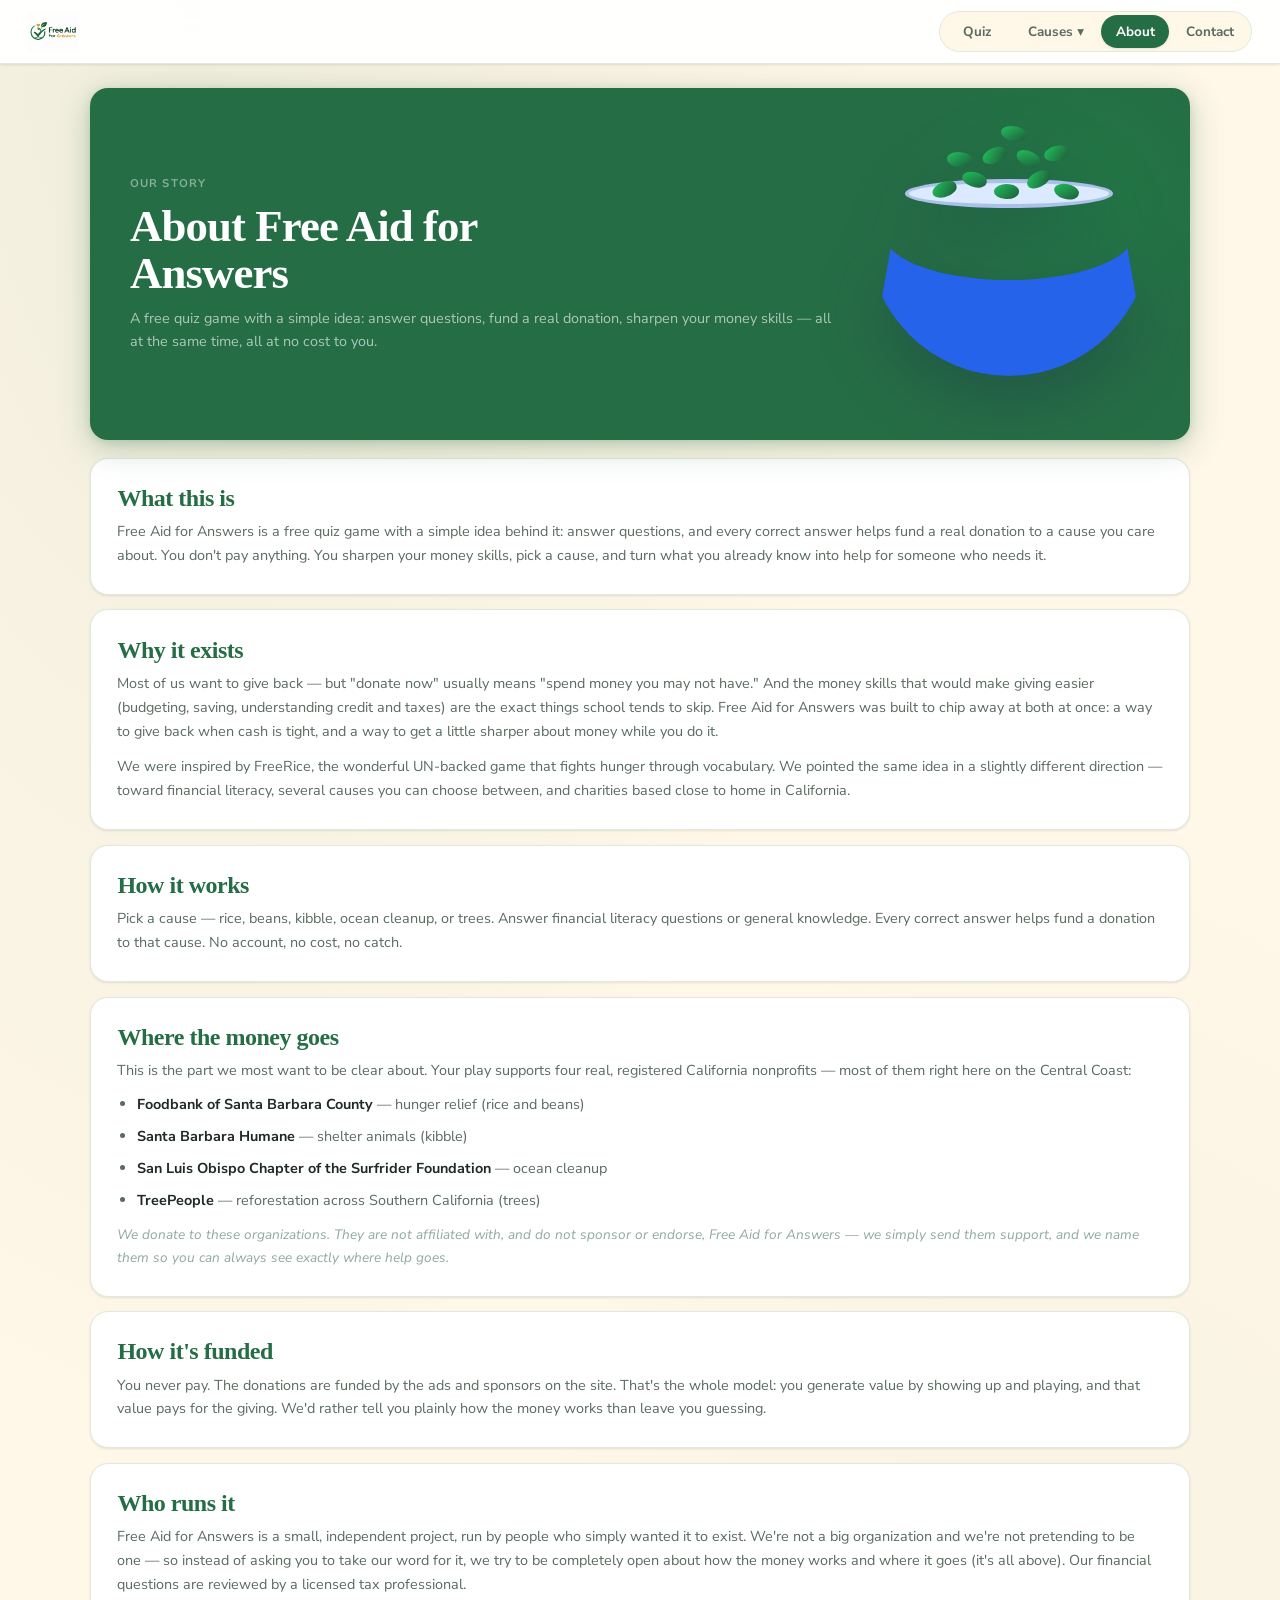
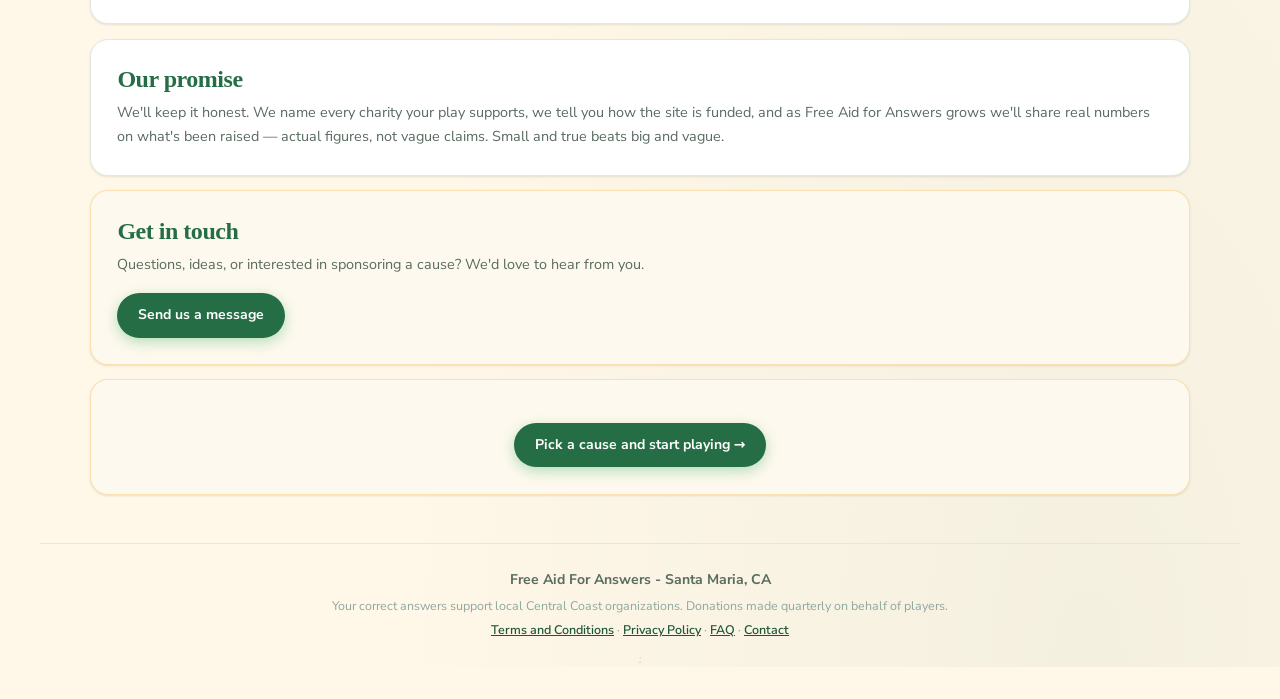
==== commit 55c2415c: "Add Causes dropdown to main nav with all 5 cause pages Adds a CSS-only hover/focus-within dropdown u" ====
--- a/about.html
+++ b/about.html
@@ -24,6 +24,16 @@
       </a>
       <nav class="site-nav" aria-label="Main navigation">
         <a href="quiz.html">Quiz</a>
+        <div class="nav-dropdown">
+          <button class="nav-dropdown-btn" type="button">Causes &#9662;</button>
+          <ul class="nav-dropdown-menu">
+            <li><a href="rice.html">Rice</a></li>
+            <li><a href="beans.html">Beans</a></li>
+            <li><a href="kibble.html">Kibble</a></li>
+            <li><a href="ocean-cleanup.html">Ocean Cleanup</a></li>
+            <li><a href="trees.html">Trees</a></li>
+          </ul>
+        </div>
         <a aria-current="page" href="about.html">About</a>
         <a href="contact.html">Contact</a>
       </nav>
--- a/style.css
+++ b/style.css
@@ -1,36 +1,48 @@
+@import url('https://fonts.googleapis.com/css2?family=Nunito+Sans:ital,opsz,wght@0,6..12,400;0,6..12,500;0,6..12,600;0,6..12,700;0,6..12,800;0,6..12,900;1,6..12,400&display=swap');
+
 /* ================================================================
    FREE AID FOR ANSWERS
-   Navy authority × Green money × Gold achievement
-   Fonts: local system UI + Georgia-style display
+   Forest green authority × Warm cream base × Golden Bean rewards
+   Fonts: Nunito Sans (friendly, not sterile)
    ================================================================ */
 
 /* --- Tokens ----------------------------------------------- */
 :root {
-  --navy:         #1a2744;
-  --navy-mid:     #243564;
-  --navy-light:   #3d5188;
-  --green:        #16a34a;
-  --green-dark:   #15803d;
-  --green-light:  #dcfce7;
-  --green-xlight: #f0fdf4;
-  --gold:         #f59e0b;
-  --gold-dark:    #d97706;
-  --gold-light:   #fef3c7;
-  --gold-xlight:  #fffbeb;
-  --red:          #ef4444;
-  --red-dark:     #dc2626;
-  --red-light:    #fee2e2;
-  --bg:           #f1f5f9;
+  /* Primary palette — Forest Green family */
+  --navy:         #256D45;   /* Deep Forest Green (was dark navy) */
+  --navy-mid:     #1E5738;   /* Forest dark / hover */
+  --navy-light:   #3F8F4E;   /* Medium forest accent */
+  --green:        #256D45;   /* CTA / correct answer green */
+  --green-dark:   #1E5738;   /* Button hover */
+  --green-light:  #DDEBDD;   /* Soft Sage — correct answer highlight */
+  --green-xlight: #F4F9F4;   /* Subtle sage tint */
+  /* Achievement */
+  --gold:         #D99A2B;   /* Golden Bean — streaks, badges */
+  --gold-dark:    #B8821F;   /* Gold hover */
+  --gold-light:   #FBF0D5;   /* Gold background tint */
+  --gold-xlight:  #FEF9EE;   /* Lightest gold */
+  /* Wrong answer — warm, never punishing */
+  --red:          #F8E2D7;   /* Warm wrong background */
+  --red-dark:     #7A3724;   /* Wrong text / border */
+  --red-light:    #F8E2D7;   /* (same) */
+  /* Cause accents */
+  --rice-cream:   #F4E7C5;
+  --pinto-brown:  #9B5E34;
+  --kibble-orange:#C87932;
+  --coastal-blue: #2F80A8;
+  --tree-green:   #3F8F4E;
+  /* Base */
+  --bg:           #FFF7E8;   /* Warm Cream */
   --surface:      #ffffff;
-  --border:       #e2e8f0;
-  --border-dark:  #cbd5e1;
-  --text:         #0f172a;
-  --muted:        #64748b;
-  --muted-light:  #94a3b8;
-  --shadow-sm:    0 1px 3px rgba(15,23,42,.07), 0 1px 2px rgba(15,23,42,.04);
-  --shadow-md:    0 4px 16px rgba(15,23,42,.08), 0 2px 6px rgba(15,23,42,.04);
-  --shadow-lg:    0 12px 40px rgba(15,23,42,.10), 0 4px 16px rgba(15,23,42,.06);
-  --shadow-navy:  0 8px 32px rgba(26,39,68,.28), 0 2px 8px rgba(26,39,68,.16);
+  --border:       #E0E9E0;   /* Sage-tinted border */
+  --border-dark:  #C3D4C3;   /* Darker sage border */
+  --text:         #1F2A24;   /* Charcoal Green */
+  --muted:        #5A6B60;   /* Secondary text */
+  --muted-light:  #8FA8A0;   /* Helper text */
+  --shadow-sm:    0 1px 3px rgba(31,42,36,.07), 0 1px 2px rgba(31,42,36,.04);
+  --shadow-md:    0 4px 16px rgba(31,42,36,.08), 0 2px 6px rgba(31,42,36,.04);
+  --shadow-lg:    0 12px 40px rgba(31,42,36,.10), 0 4px 16px rgba(31,42,36,.06);
+  --shadow-navy:  0 8px 32px rgba(37,109,69,.28), 0 2px 8px rgba(37,109,69,.16);
   --radius-sm:    8px;
   --radius:       12px;
   --radius-lg:    18px;
@@ -47,12 +59,12 @@
   margin: 0;
   overflow-x: hidden;
   color: var(--text);
-  font-family: system-ui, -apple-system, 'Segoe UI', sans-serif;
+  font-family: "Nunito Sans", system-ui, -apple-system, sans-serif;
   font-size: 1rem;
   line-height: 1.6;
   background:
-    radial-gradient(ellipse at 15% 0%, rgba(22,163,74,.07) 0%, transparent 45%),
-    radial-gradient(ellipse at 85% 100%, rgba(26,39,68,.05) 0%, transparent 45%),
+    radial-gradient(ellipse at 15% 0%, rgba(37,109,69,.07) 0%, transparent 45%),
+    radial-gradient(ellipse at 85% 100%, rgba(37,109,69,.05) 0%, transparent 45%),
     var(--bg);
 }
 
@@ -156,6 +168,80 @@
   color: #fff;
   background: var(--navy);
   box-shadow: var(--shadow-sm);
+}
+
+/* --- Nav Dropdown ----------------------------------------- */
+.nav-dropdown {
+  position: relative;
+  display: flex;
+  align-items: center;
+}
+
+.nav-dropdown-btn {
+  display: block;
+  padding: 6px 14px;
+  border-radius: var(--radius-pill);
+  font-size: 0.84rem;
+  font-weight: 700;
+  color: var(--muted);
+  background: none;
+  border: none;
+  cursor: pointer;
+  transition: background 140ms, color 140ms;
+  white-space: nowrap;
+  font-family: inherit;
+  line-height: inherit;
+  letter-spacing: inherit;
+}
+
+.nav-dropdown-btn:hover,
+.nav-dropdown:focus-within .nav-dropdown-btn { color: var(--text); background: var(--surface); }
+
+.nav-dropdown-btn[aria-current="page"] {
+  color: #fff;
+  background: var(--navy);
+  box-shadow: var(--shadow-sm);
+}
+
+.nav-dropdown-menu {
+  position: absolute;
+  top: calc(100% + 6px);
+  left: 50%;
+  transform: translateX(-50%);
+  background: var(--surface);
+  border: 1px solid var(--border);
+  border-radius: var(--radius);
+  box-shadow: var(--shadow-md);
+  padding: 5px;
+  list-style: none;
+  margin: 0;
+  min-width: 150px;
+  display: none;
+  z-index: 200;
+}
+
+.nav-dropdown:hover .nav-dropdown-menu,
+.nav-dropdown:focus-within .nav-dropdown-menu { display: block; }
+
+.nav-dropdown-menu li { margin: 0; }
+
+.nav-dropdown-menu a {
+  display: block;
+  padding: 7px 14px;
+  border-radius: var(--radius-sm);
+  font-size: 0.84rem;
+  font-weight: 700;
+  color: var(--muted);
+  text-decoration: none;
+  transition: background 120ms, color 120ms;
+  white-space: nowrap;
+}
+
+.nav-dropdown-menu a:hover { color: var(--text); background: var(--bg); }
+
+.nav-dropdown-menu a[aria-current="page"] {
+  color: #fff;
+  background: var(--navy);
 }
 
 /* --- Main layout ------------------------------------------ */
@@ -1184,7 +1270,7 @@
   background: var(--green);
   border-color: var(--green-dark);
   color: #fff;
-  box-shadow: 0 4px 16px rgba(22,163,74,.32);
+  box-shadow: 0 4px 16px rgba(37,109,69,.32);
   transform: none;
   animation: correctPop 280ms cubic-bezier(.2,.9,.3,1.2);
 }
@@ -1198,7 +1284,7 @@
 .answer-button.wrong {
   background: var(--red);
   border-color: var(--red-dark);
-  color: #fff;
+  color: var(--red-dark);
   transform: none;
 }
 
@@ -1216,9 +1302,11 @@
   transition: background 130ms;
 }
 
-.answer-button.correct .choice-key,
+.answer-button.correct .choice-key {
+  background: rgba(255,255,255,.22);
+}
 .answer-button.wrong .choice-key {
-  background: rgba(255,255,255,.22);
+  background: rgba(122,55,36,.12);
 }
 
 /* Feedback */
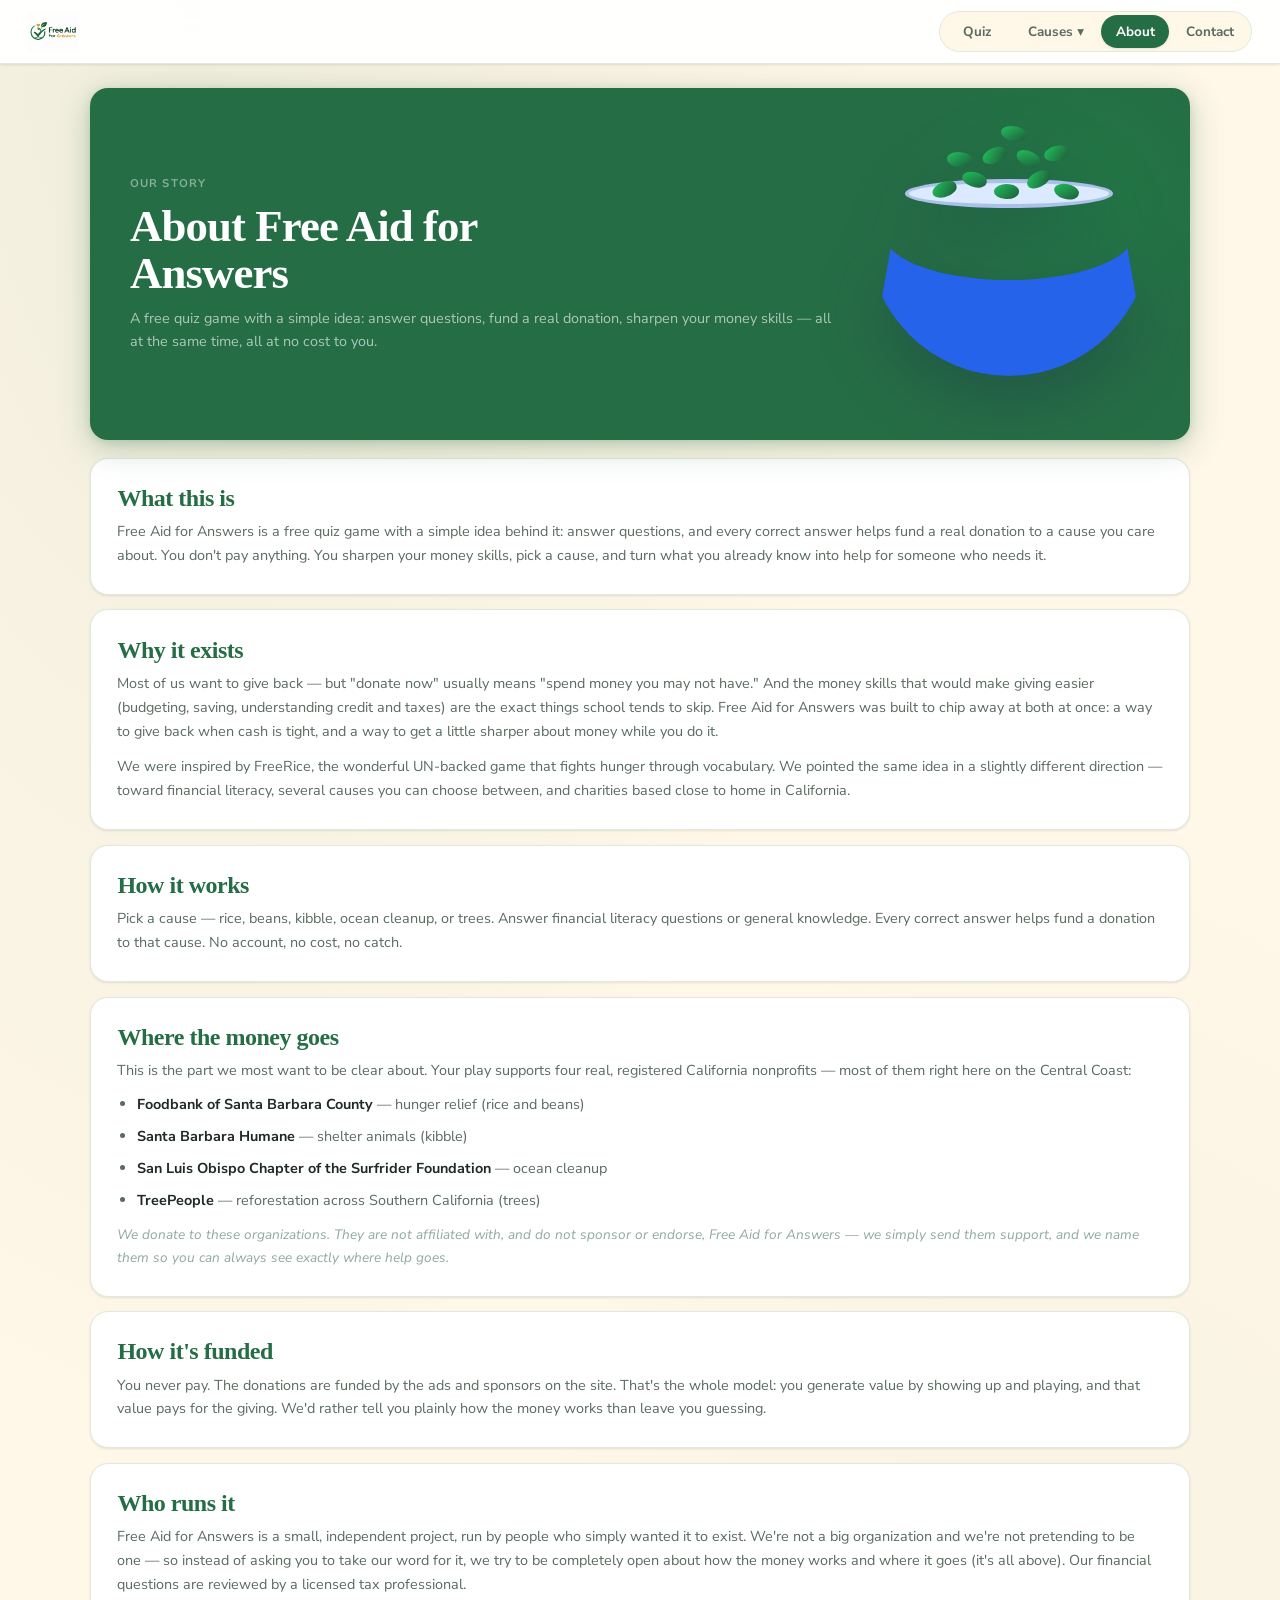
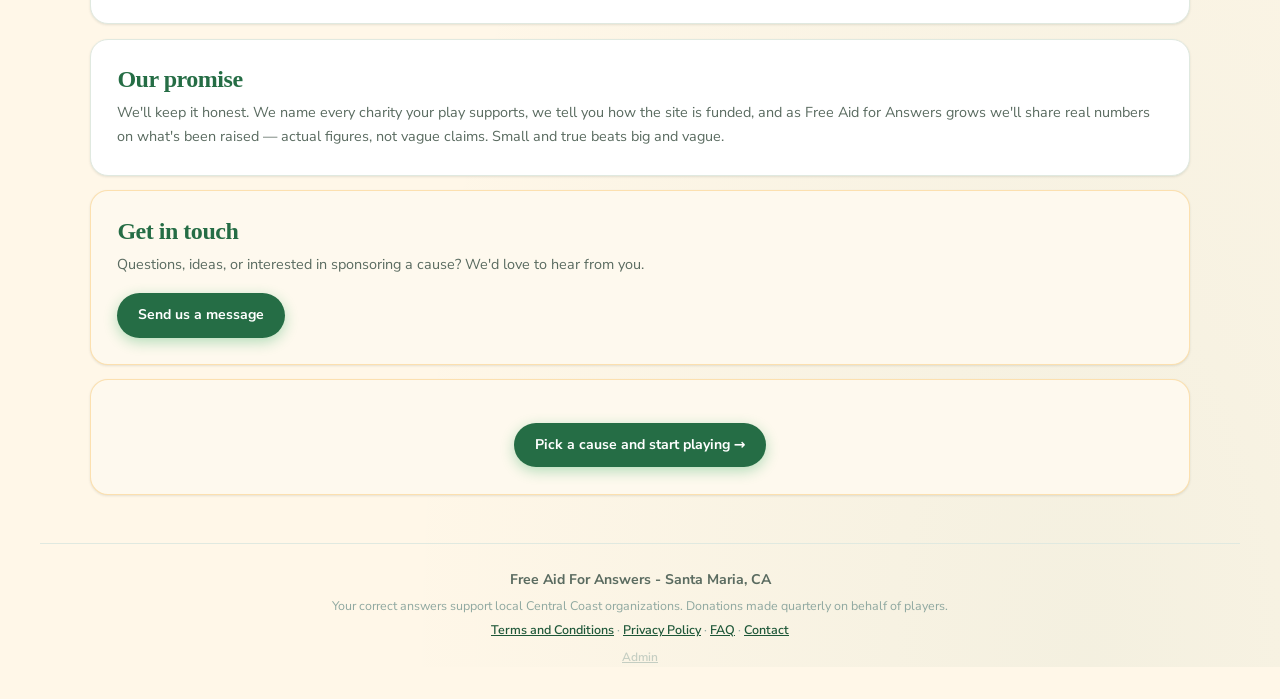
==== commit fa3bbac3: "Make admin footer link visible Changed the hidden dot (opacity .3) to a readable "Admin" label (opac" ====
--- a/about.html
+++ b/about.html
@@ -116,7 +116,7 @@
       <p><strong>Free Aid For Answers - Santa Maria, CA</strong></p>
       <p class="fine-print">Your correct answers support local Central Coast organizations. Donations made quarterly on behalf of players.</p>
       <p class="fine-print"><a href="terms.html">Terms and Conditions</a> &middot; <a href="privacy.html">Privacy Policy</a> &middot; <a href="faq.html">FAQ</a> &middot; <a href="contact.html">Contact</a></p>
-      <p class="fine-print" style="margin-top:.5rem;"><a href="admin.html" style="opacity:.3;font-size:.7rem;color:inherit;">&middot;</a></p>
+      <p class="fine-print" style="margin-top:.5rem;"><a href="admin.html" style="opacity:.5;font-size:.75rem;color:inherit;">Admin</a></p>
     </footer>
 
   </body>
--- a/style.css
+++ b/style.css
@@ -175,6 +175,8 @@
   position: relative;
   display: flex;
   align-items: center;
+  padding-bottom: 8px;  /* extends hover zone so mouse can reach the menu */
+  margin-bottom: -8px;  /* cancels layout shift from the extra padding */
 }
 
 .nav-dropdown-btn {
@@ -205,7 +207,7 @@
 
 .nav-dropdown-menu {
   position: absolute;
-  top: calc(100% + 6px);
+  top: 100%;
   left: 50%;
   transform: translateX(-50%);
   background: var(--surface);
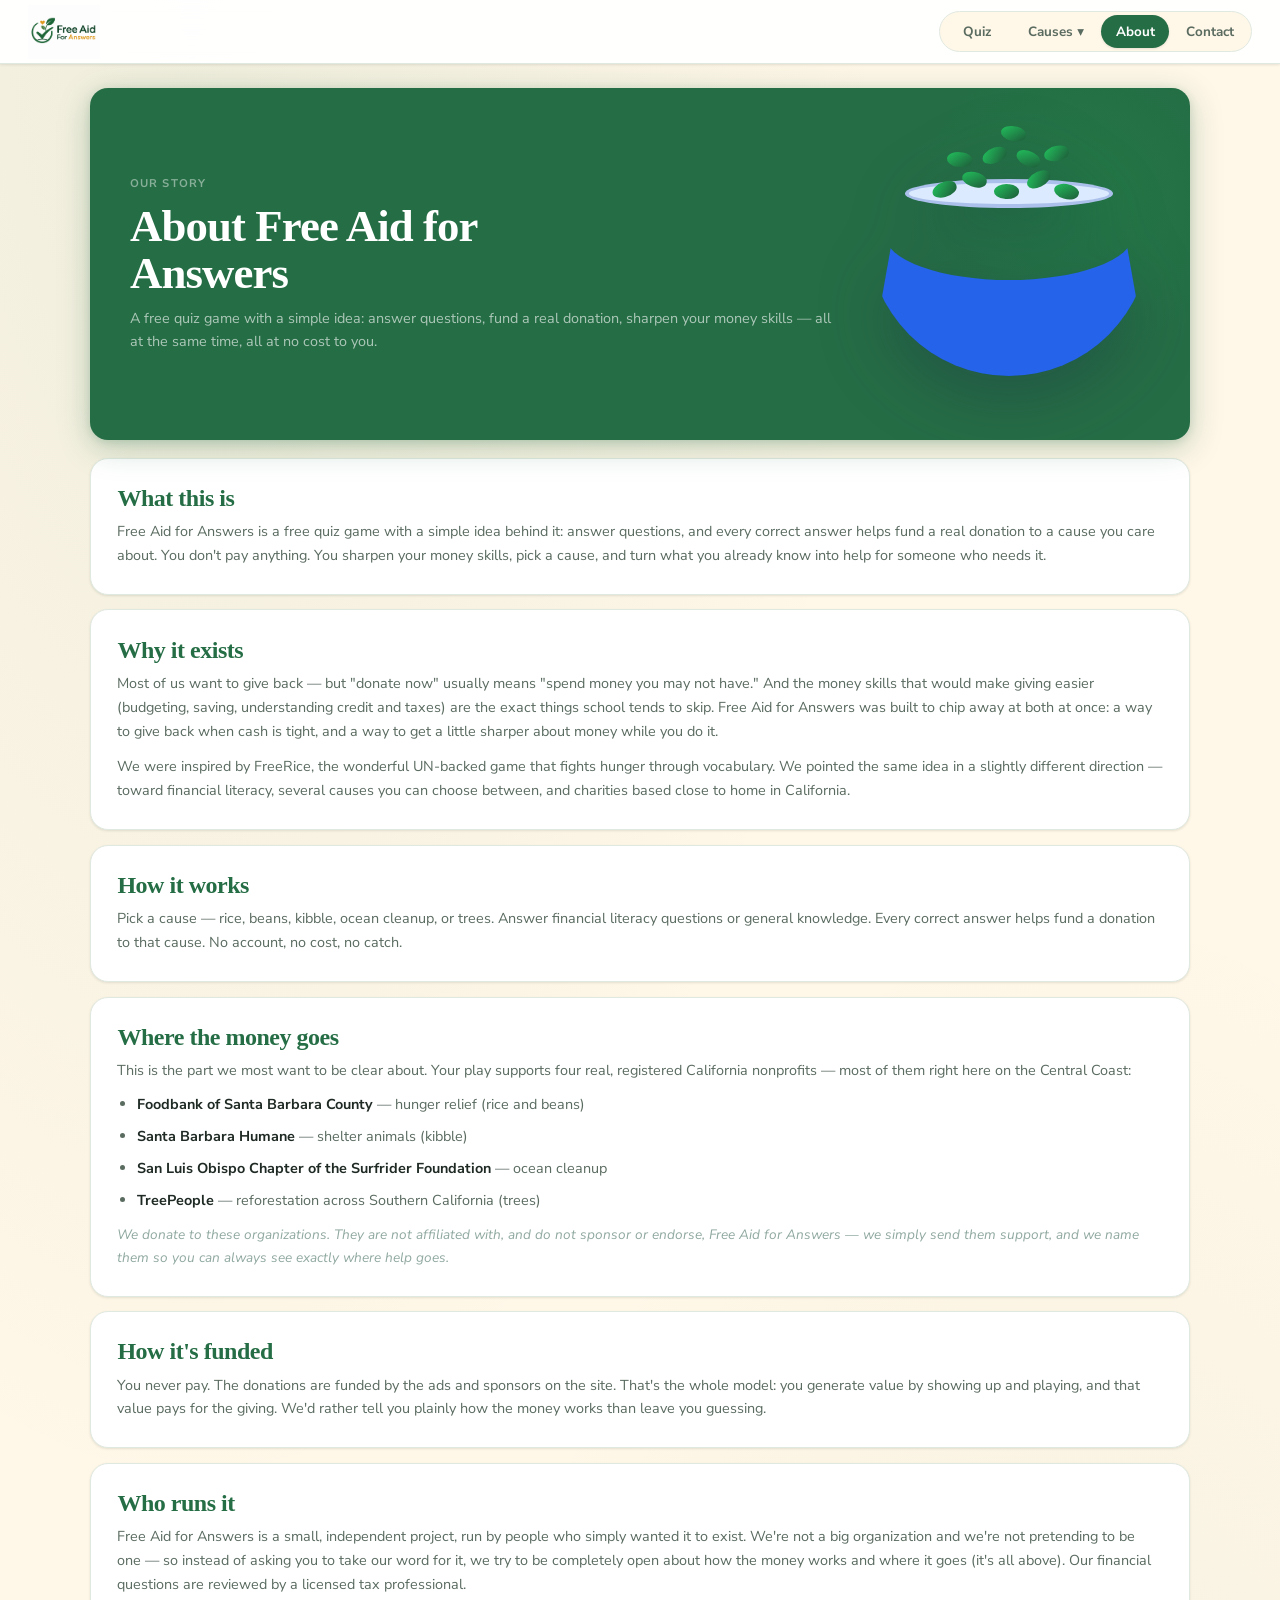
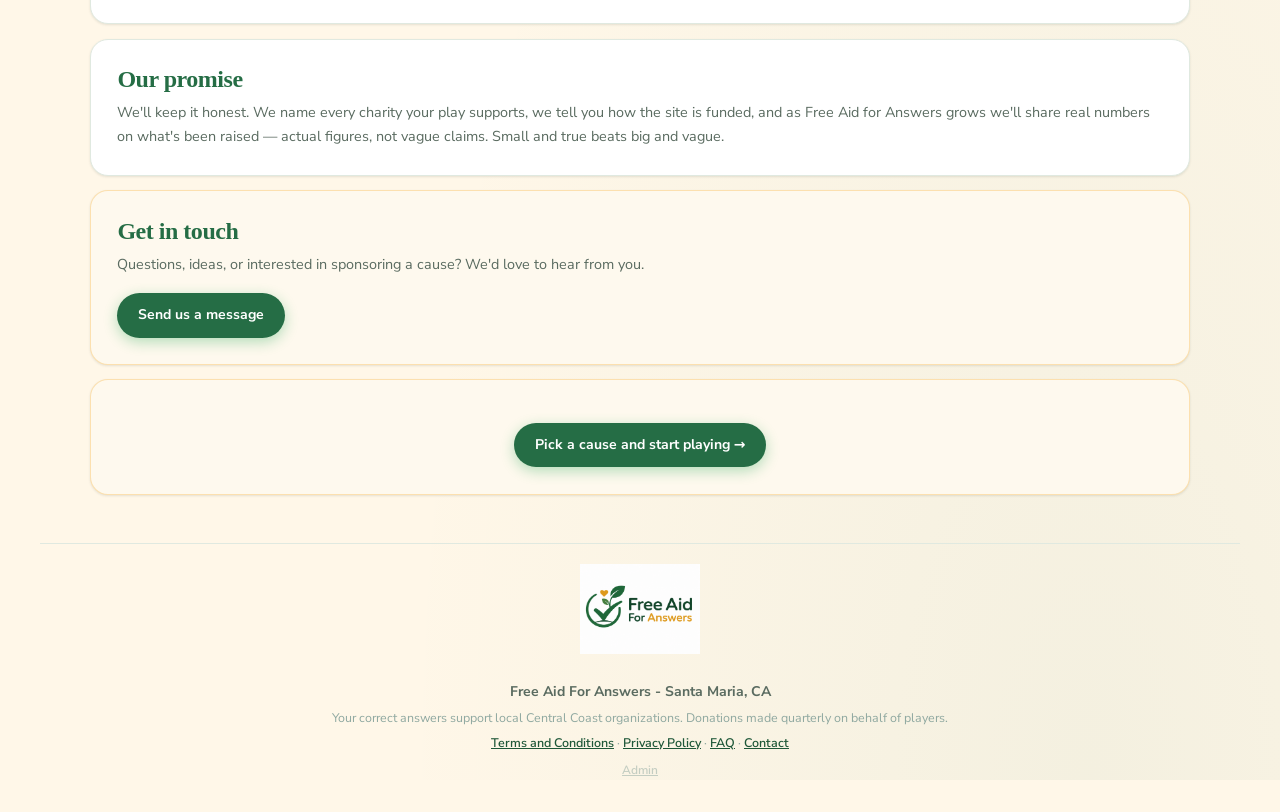
==== commit 3226c34b: "Add logo to footer and increase nav logo size - Footer: logo added at 90px centered above footer tex" ====
--- a/about.html
+++ b/about.html
@@ -20,7 +20,7 @@
 
     <header class="site-header">
       <a class="brand" href="index.html" aria-label="Free Aid For Answers home">
-        <img src="logo.png" alt="Free Aid For Answers" style="height:38px;width:auto;display:block;">
+        <img src="logo.png" alt="Free Aid For Answers" style="height:54px;width:auto;display:block;">
       </a>
       <nav class="site-nav" aria-label="Main navigation">
         <a href="quiz.html">Quiz</a>
@@ -113,6 +113,7 @@
     </main>
 
     <footer class="site-footer">
+      <div style="text-align:center;margin-bottom:1.25rem;"><img src="logo.png" alt="Free Aid For Answers" style="height:90px;width:auto;"></div>
       <p><strong>Free Aid For Answers - Santa Maria, CA</strong></p>
       <p class="fine-print">Your correct answers support local Central Coast organizations. Donations made quarterly on behalf of players.</p>
       <p class="fine-print"><a href="terms.html">Terms and Conditions</a> &middot; <a href="privacy.html">Privacy Policy</a> &middot; <a href="faq.html">FAQ</a> &middot; <a href="contact.html">Contact</a></p>
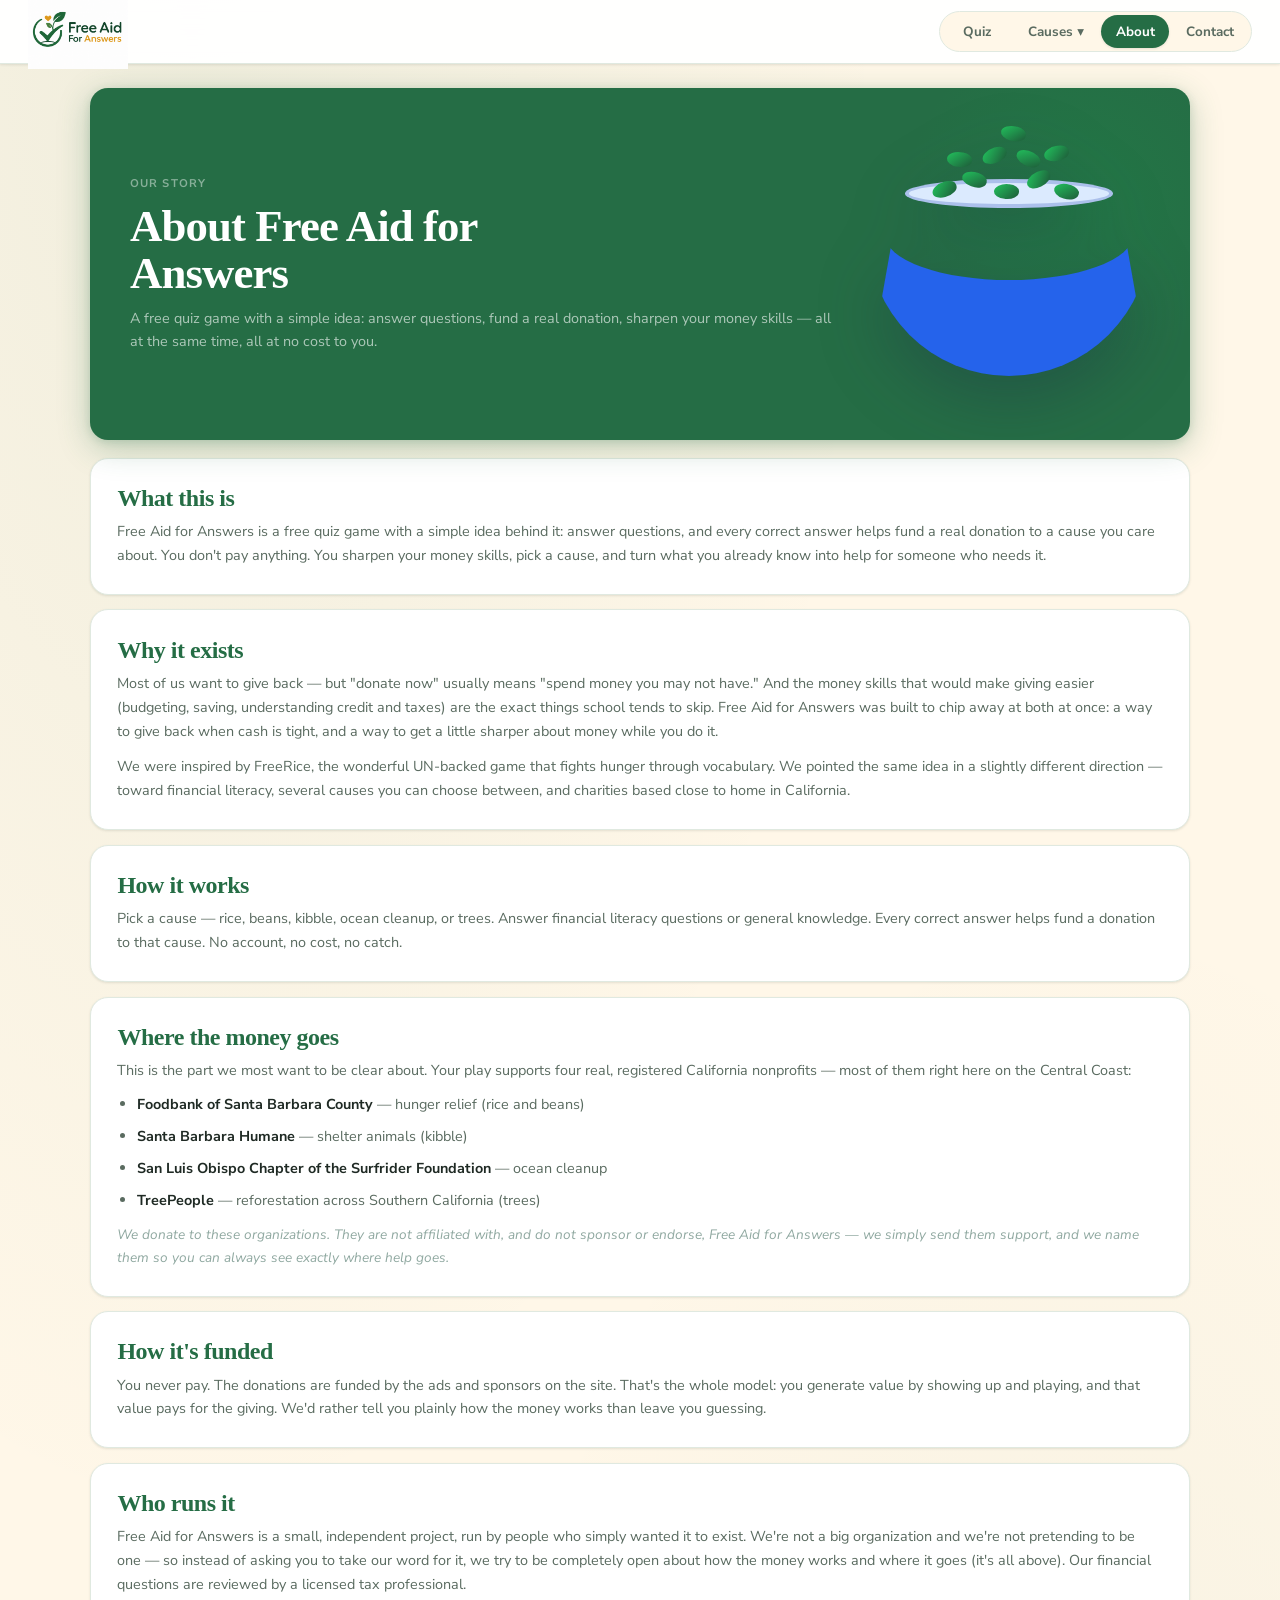
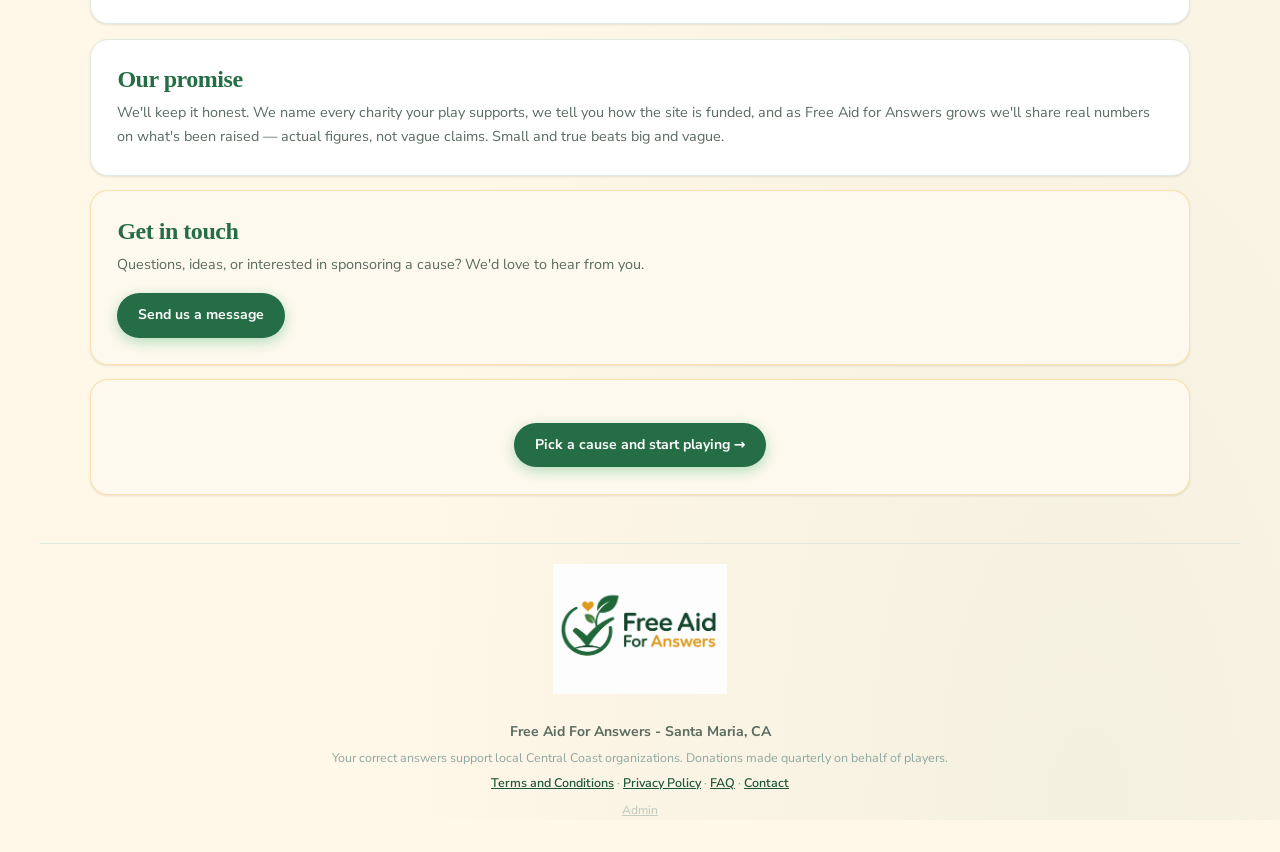
==== commit f12e210c: "Increase logo sizes: nav 54→75px, footer 90→130px Co-Authored-By: Claude Sonnet 4.6 <noreply@anthrop" ====
--- a/about.html
+++ b/about.html
@@ -20,7 +20,7 @@
 
     <header class="site-header">
       <a class="brand" href="index.html" aria-label="Free Aid For Answers home">
-        <img src="logo.png" alt="Free Aid For Answers" style="height:54px;width:auto;display:block;">
+        <img src="logo.png" alt="Free Aid For Answers" style="height:75px;width:auto;display:block;">
       </a>
       <nav class="site-nav" aria-label="Main navigation">
         <a href="quiz.html">Quiz</a>
@@ -113,7 +113,7 @@
     </main>
 
     <footer class="site-footer">
-      <div style="text-align:center;margin-bottom:1.25rem;"><img src="logo.png" alt="Free Aid For Answers" style="height:90px;width:auto;"></div>
+      <div style="text-align:center;margin-bottom:1.25rem;"><img src="logo.png" alt="Free Aid For Answers" style="height:130px;width:auto;"></div>
       <p><strong>Free Aid For Answers - Santa Maria, CA</strong></p>
       <p class="fine-print">Your correct answers support local Central Coast organizations. Donations made quarterly on behalf of players.</p>
       <p class="fine-print"><a href="terms.html">Terms and Conditions</a> &middot; <a href="privacy.html">Privacy Policy</a> &middot; <a href="faq.html">FAQ</a> &middot; <a href="contact.html">Contact</a></p>
